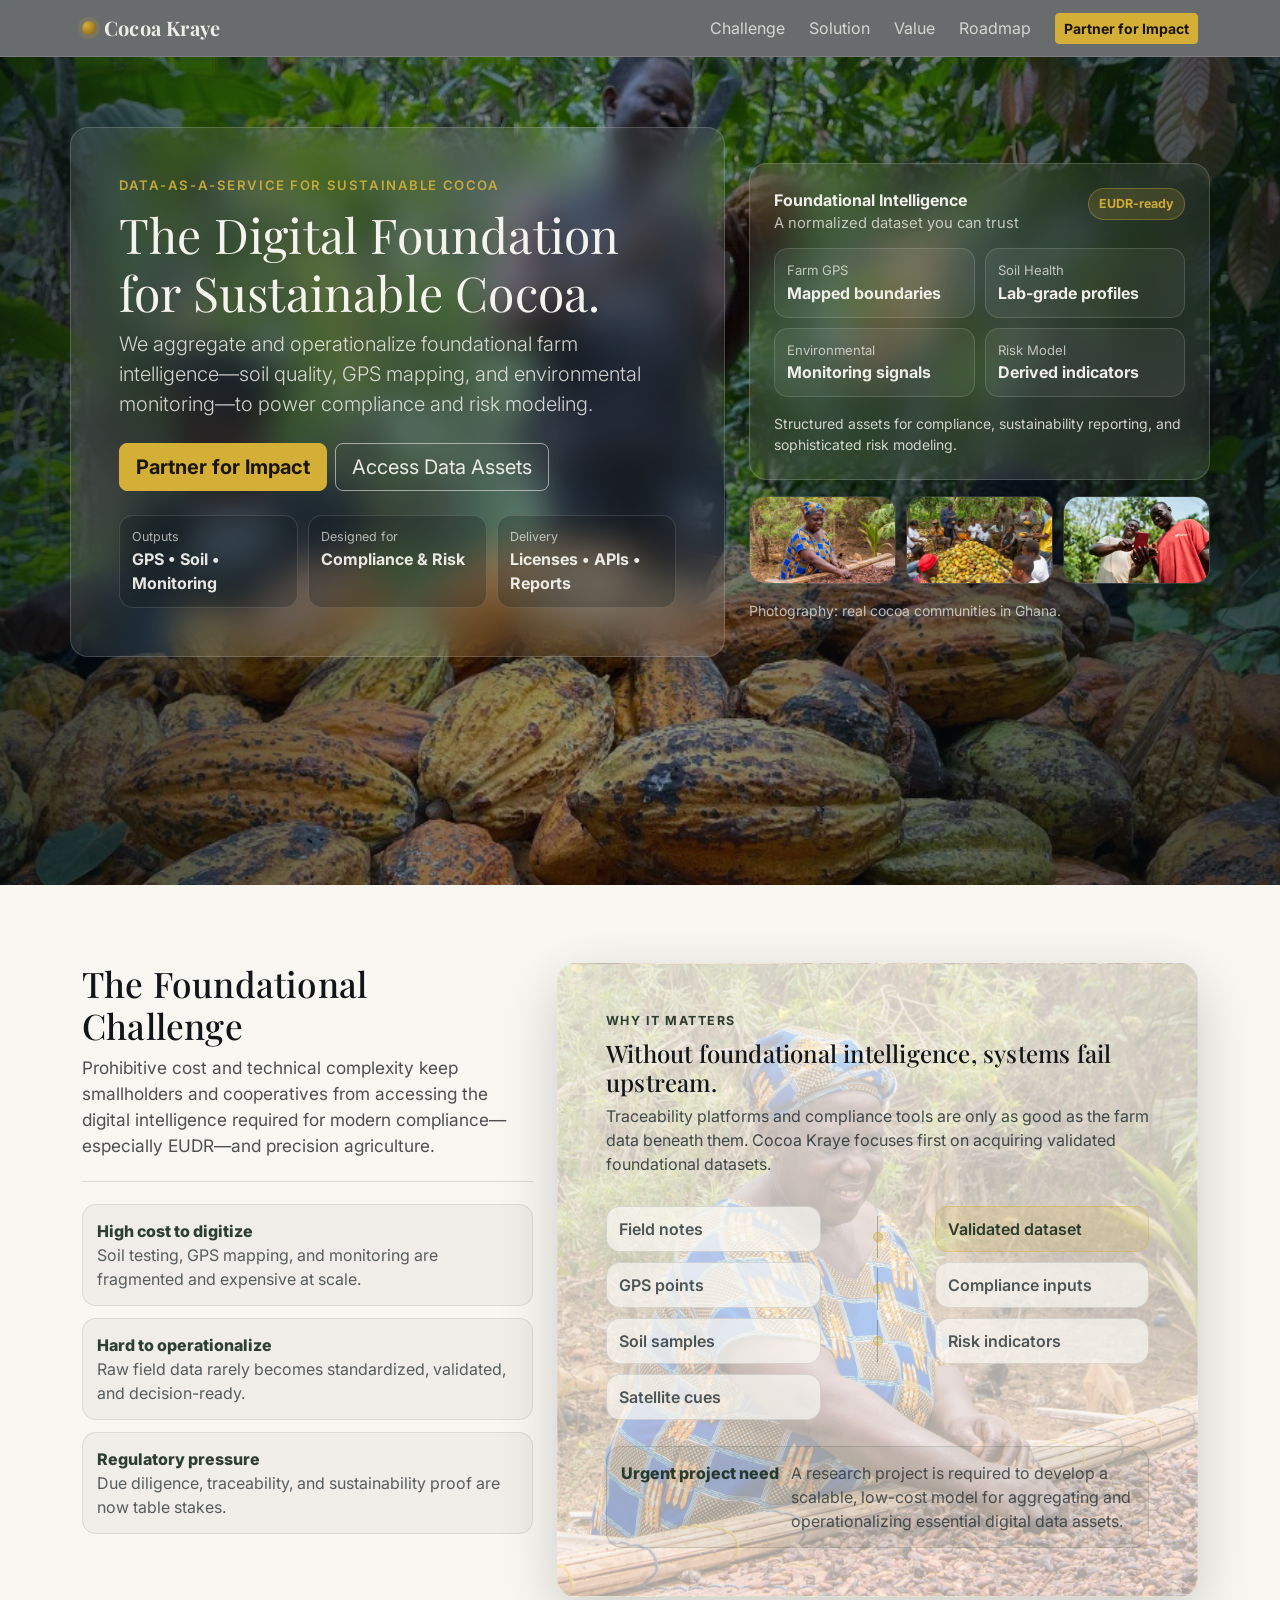
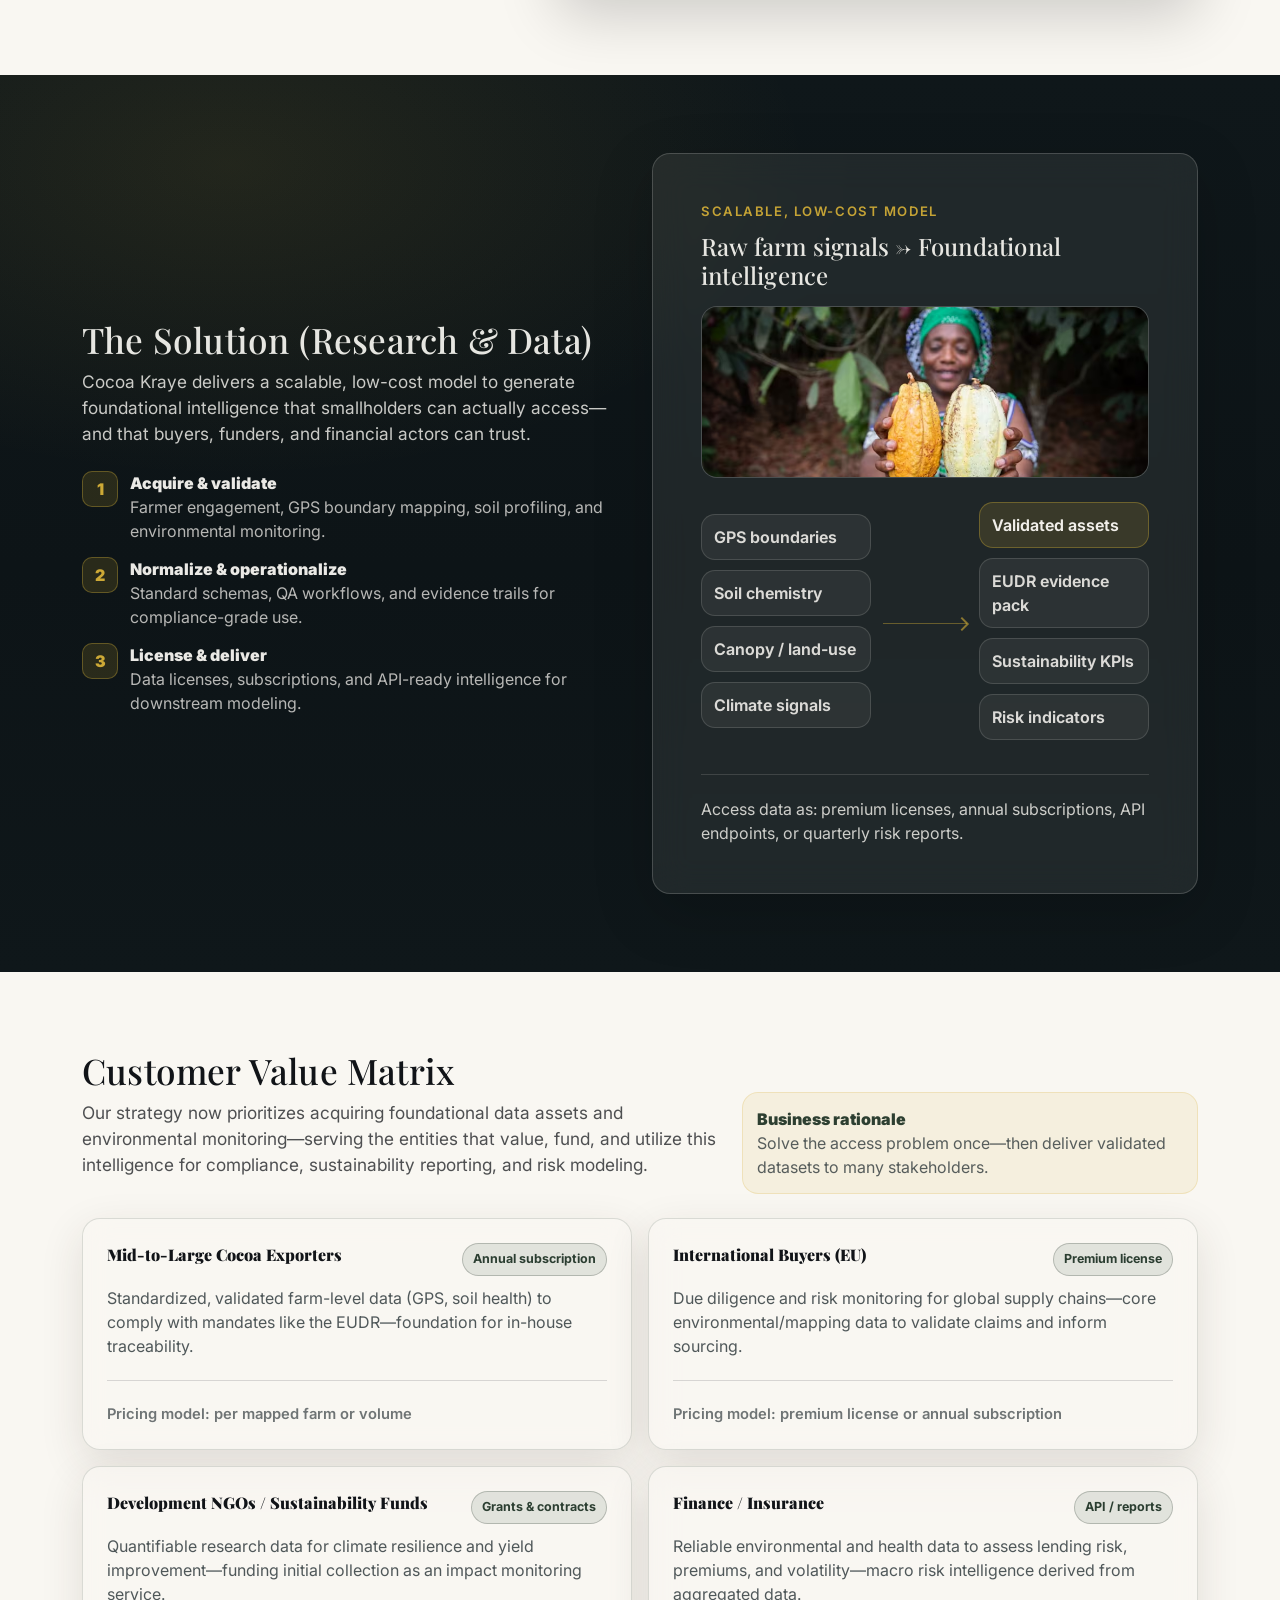
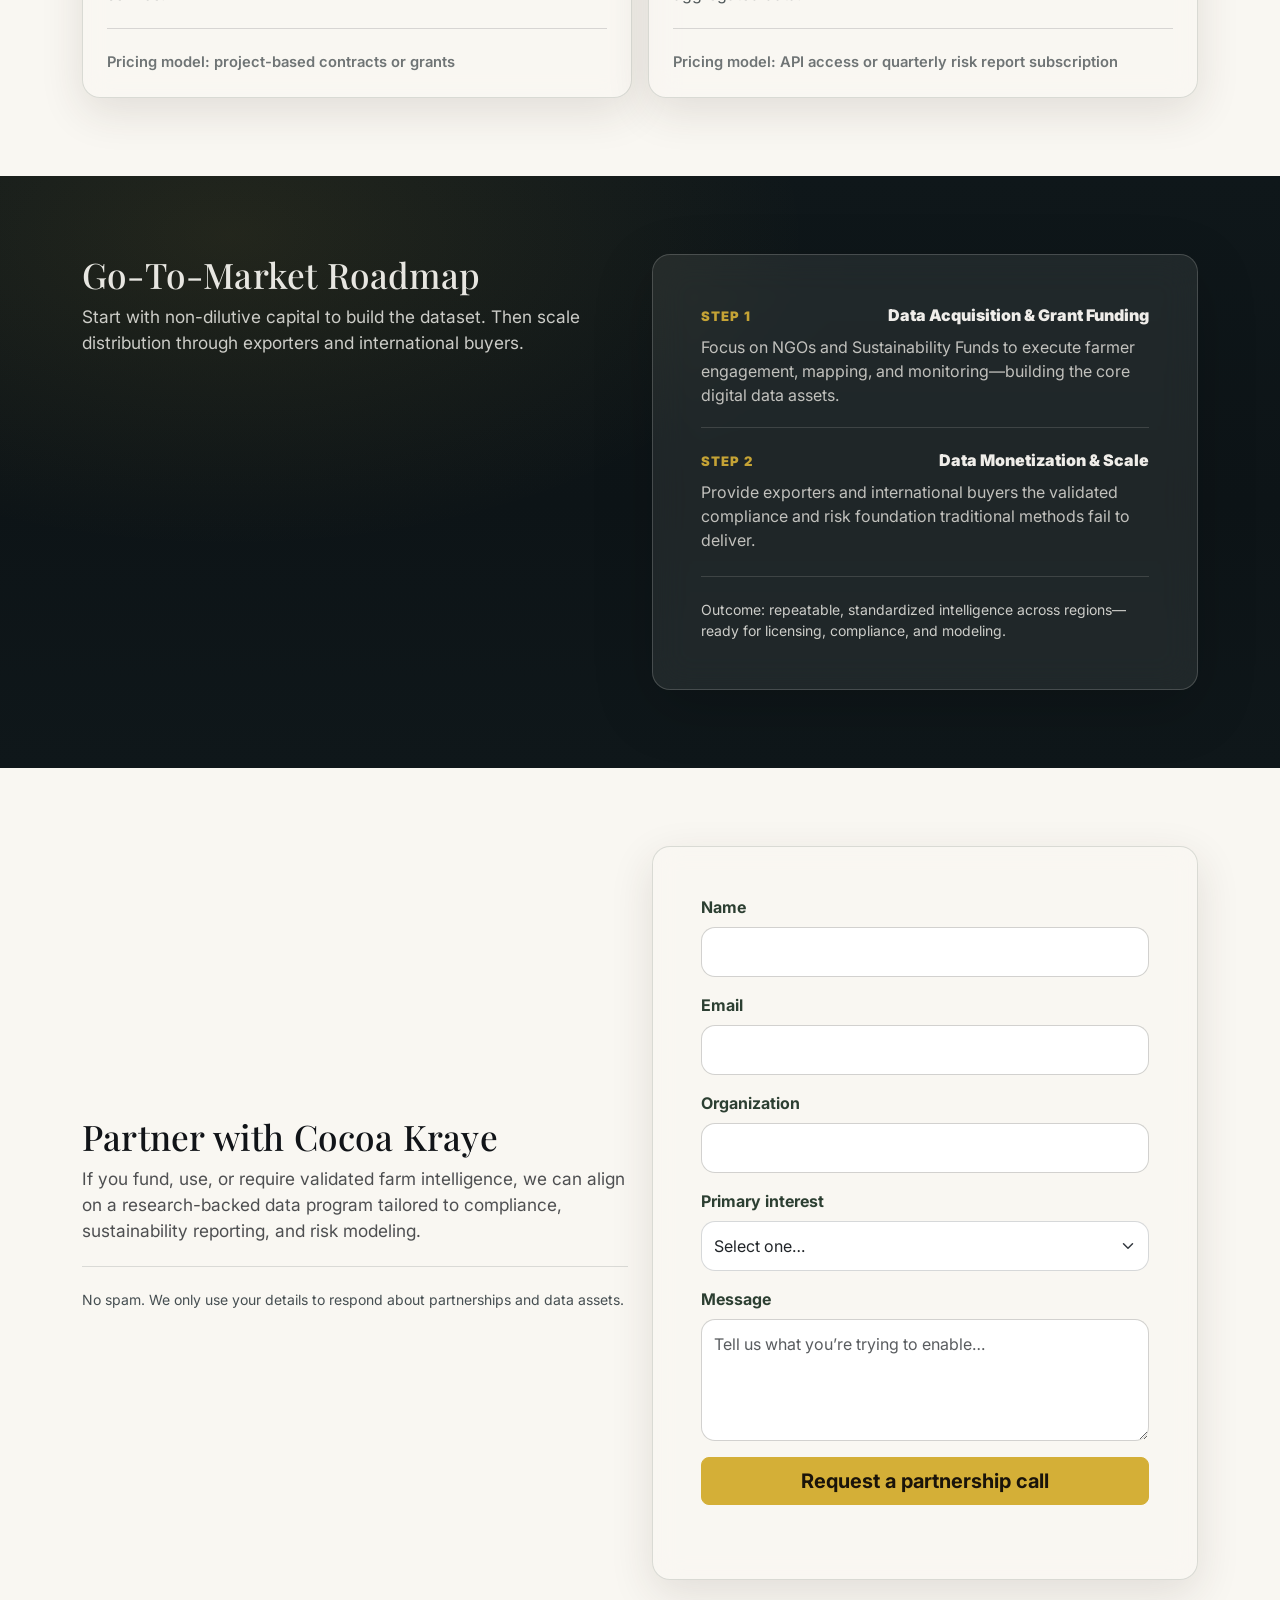
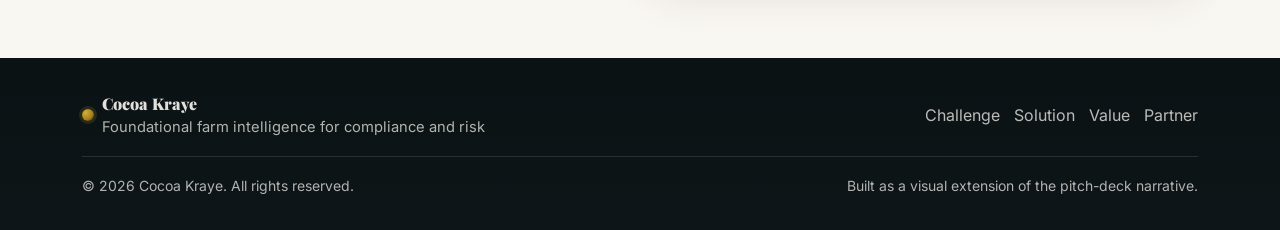
==== index.html @ b4d38a32 "cocoa kraye" ====
<!doctype html>
<html lang="en">
  <head>
    <meta charset="utf-8" />
    <meta name="viewport" content="width=device-width, initial-scale=1" />
    <title>Cocoa Kraye — Data-as-a-Service</title>

    <link rel="preconnect" href="https://fonts.googleapis.com" />
    <link rel="preconnect" href="https://fonts.gstatic.com" crossorigin />
    <link href="https://fonts.googleapis.com/css2?family=Inter:wght@400;500;600&family=Playfair+Display:wght@600;700&display=swap" rel="stylesheet" />

    <link href="https://cdn.jsdelivr.net/npm/bootstrap@5.3.3/dist/css/bootstrap.min.css" rel="stylesheet" integrity="sha384-QWTKZyjpPEjISv5WaRU9OFeRpok6YctnYmDr5pNlyT2bRjXh0JMhjY6hW+ALEwIH" crossorigin="anonymous" />
    <link rel="stylesheet" href="./styles.css" />

    <meta name="description" content="Cocoa Kraye aggregates and operationalizes foundational farm intelligence—soil quality, GPS mapping, and environmental monitoring—to power compliance and risk modeling." />
    <meta name="theme-color" content="#3D2B1F" />
  </head>

  <body>
    <a class="skip-link" href="#main">Skip to content</a>

    <nav class="navbar navbar-expand-lg sticky-top cocoa-nav" aria-label="Primary navigation">
      <div class="container">
        <a class="navbar-brand d-flex align-items-center gap-2" href="#top">
          <span class="brand-mark" aria-hidden="true"></span>
          <span class="brand-name">Cocoa Kraye</span>
        </a>

        <button class="navbar-toggler" type="button" data-bs-toggle="collapse" data-bs-target="#nav" aria-controls="nav" aria-expanded="false" aria-label="Toggle navigation">
          <span class="navbar-toggler-icon"></span>
        </button>

        <div class="collapse navbar-collapse" id="nav">
          <ul class="navbar-nav ms-auto align-items-lg-center gap-lg-2">
            <li class="nav-item"><a class="nav-link" href="#challenge">Challenge</a></li>
            <li class="nav-item"><a class="nav-link" href="#solution">Solution</a></li>
            <li class="nav-item"><a class="nav-link" href="#value">Value</a></li>
            <li class="nav-item"><a class="nav-link" href="#roadmap">Roadmap</a></li>
            <li class="nav-item"><a class="btn btn-sm btn-gold ms-lg-2" href="#partner">Partner for Impact</a></li>
          </ul>
        </div>
      </div>
    </nav>

    <header id="top" class="hero">
      <div class="hero-media" aria-hidden="true"></div>
      <div class="hero-grid" aria-hidden="true"></div>

      <div class="container hero-content">
        <div class="row g-4 align-items-center">
          <div class="col-12 col-lg-7">
            <div class="glass p-4 p-md-5">
              <p class="eyebrow">Data-as-a-Service for sustainable cocoa</p>
              <h1 class="display-5 display-md-4 hero-title">The Digital Foundation for Sustainable Cocoa.</h1>
              <p class="lead hero-lead">
                We aggregate and operationalize foundational farm intelligence—soil quality, GPS mapping, and environmental monitoring—to power compliance and risk modeling.
              </p>

              <div class="d-flex flex-column flex-sm-row gap-2 mt-4">
                <a class="btn btn-gold btn-lg" href="#partner">Partner for Impact</a>
                <a class="btn btn-outline-cream btn-lg" href="#assets">Access Data Assets</a>
              </div>

              <div class="hero-metrics mt-4">
                <div class="metric">
                  <div class="metric-label">Outputs</div>
                  <div class="metric-value">GPS • Soil • Monitoring</div>
                </div>
                <div class="metric">
                  <div class="metric-label">Designed for</div>
                  <div class="metric-value">Compliance & Risk</div>
                </div>
                <div class="metric">
                  <div class="metric-label">Delivery</div>
                  <div class="metric-value">Licenses • APIs • Reports</div>
                </div>
              </div>
            </div>
          </div>

          <div class="col-12 col-lg-5">
            <div class="glass p-4">
              <div class="data-panel">
                <div class="data-panel__header">
                  <div>
                    <div class="data-panel__title">Foundational Intelligence</div>
                    <div class="data-panel__subtitle">A normalized dataset you can trust</div>
                  </div>
                  <span class="pill">EUDR-ready</span>
                </div>

                <div class="data-panel__grid">
                  <div class="data-card">
                    <div class="data-card__k">Farm GPS</div>
                    <div class="data-card__v">Mapped boundaries</div>
                  </div>
                  <div class="data-card">
                    <div class="data-card__k">Soil Health</div>
                    <div class="data-card__v">Lab-grade profiles</div>
                  </div>
                  <div class="data-card">
                    <div class="data-card__k">Environmental</div>
                    <div class="data-card__v">Monitoring signals</div>
                  </div>
                  <div class="data-card">
                    <div class="data-card__k">Risk Model</div>
                    <div class="data-card__v">Derived indicators</div>
                  </div>
                </div>

                <div class="mt-3 small text-cream-80">
                  Structured assets for compliance, sustainability reporting, and sophisticated risk modeling.
                </div>
              </div>
            </div>

            <div class="mt-3 photo-strip" aria-label="Field photography from Ghana">
              <div class="photo-strip__item">
                <img src="./assets/images/Woman-cocoa-farmer-cleaning-cocoa-scaled.webp" class="photo-strip__img" alt="Ghana cocoa farmer cleaning cocoa" loading="lazy" />
              </div>
              <div class="photo-strip__item">
                <img src="./assets/images/67808366.jpg" class="photo-strip__img" alt="Cocoa farming in Ghana" loading="lazy" />
              </div>
              <div class="photo-strip__item">
                <img src="./assets/images/digital%20payments%20-%20sustainable%20cocoa%20farming.jpg.webp" class="photo-strip__img" alt="Digital tools supporting sustainable cocoa farming" loading="lazy" />
              </div>
            </div>

            <div class="mt-3 text-center text-lg-start small text-cream-70">
              Photography: real cocoa communities in Ghana.
            </div>
          </div>
        </div>
      </div>
    </header>

    <main id="main">
      <section id="challenge" class="section section-cream">
        <div class="container">
          <div class="row g-4 align-items-start">
            <div class="col-12 col-lg-5">
              <h2 class="section-title">The Foundational Challenge</h2>
              <p class="section-lead">
                Prohibitive cost and technical complexity keep smallholders and cooperatives from accessing the digital intelligence required for modern compliance—especially EUDR—and precision agriculture.
              </p>
              <div class="thin-rule"></div>
              <div class="key-points">
                <div class="key-point">
                  <div class="key-point__title">High cost to digitize</div>
                  <div class="key-point__body">Soil testing, GPS mapping, and monitoring are fragmented and expensive at scale.</div>
                </div>
                <div class="key-point">
                  <div class="key-point__title">Hard to operationalize</div>
                  <div class="key-point__body">Raw field data rarely becomes standardized, validated, and decision-ready.</div>
                </div>
                <div class="key-point">
                  <div class="key-point__title">Regulatory pressure</div>
                  <div class="key-point__body">Due diligence, traceability, and sustainability proof are now table stakes.</div>
                </div>
              </div>
            </div>

            <div class="col-12 col-lg-7">
              <div class="problem-visual glass p-4 p-md-5">
                <div class="row g-3">
                  <div class="col-12">
                    <p class="eyebrow-dark">Why it matters</p>
                    <h3 class="h4 mb-2">Without foundational intelligence, systems fail upstream.</h3>
                    <p class="mb-0 text-slate-80">
                      Traceability platforms and compliance tools are only as good as the farm data beneath them. Cocoa Kraye focuses first on acquiring validated foundational datasets.
                    </p>
                  </div>

                  <div class="col-12">
                    <div class="node-diagram" role="img" aria-label="Diagram showing fragmented inputs flowing into a standardized intelligence layer">
                      <div class="node-diagram__col">
                        <div class="node">Field notes</div>
                        <div class="node">GPS points</div>
                        <div class="node">Soil samples</div>
                        <div class="node">Satellite cues</div>
                      </div>
                      <div class="node-diagram__mid">
                        <div class="pipe"></div>
                        <div class="pipe"></div>
                        <div class="pipe"></div>
                      </div>
                      <div class="node-diagram__col">
                        <div class="node node--gold">Validated dataset</div>
                        <div class="node">Compliance inputs</div>
                        <div class="node">Risk indicators</div>
                      </div>
                    </div>
                  </div>

                  <div class="col-12">
                    <div class="callout">
                      <div class="callout__badge">Urgent project need</div>
                      <div class="callout__text">
                        A research project is required to develop a scalable, low-cost model for aggregating and operationalizing essential digital data assets.
                      </div>
                    </div>
                  </div>
                </div>
              </div>
            </div>
          </div>
        </div>
      </section>

      <section id="solution" class="section section-slate">
        <div class="container">
          <div class="row g-4 align-items-center">
            <div class="col-12 col-lg-6">
              <h2 class="section-title text-cream">The Solution (Research & Data)</h2>
              <p class="section-lead text-cream-80">
                Cocoa Kraye delivers a scalable, low-cost model to generate foundational intelligence that smallholders can actually access—and that buyers, funders, and financial actors can trust.
              </p>

              <div class="mt-4">
                <div class="step">
                  <div class="step__num">1</div>
                  <div class="step__body">
                    <div class="step__title">Acquire & validate</div>
                    <div class="step__text">Farmer engagement, GPS boundary mapping, soil profiling, and environmental monitoring.</div>
                  </div>
                </div>
                <div class="step">
                  <div class="step__num">2</div>
                  <div class="step__body">
                    <div class="step__title">Normalize & operationalize</div>
                    <div class="step__text">Standard schemas, QA workflows, and evidence trails for compliance-grade use.</div>
                  </div>
                </div>
                <div class="step">
                  <div class="step__num">3</div>
                  <div class="step__body">
                    <div class="step__title">License & deliver</div>
                    <div class="step__text">Data licenses, subscriptions, and API-ready intelligence for downstream modeling.</div>
                  </div>
                </div>
              </div>
            </div>

            <div class="col-12 col-lg-6">
              <div class="glass p-4 p-md-5">
                <p class="eyebrow">Scalable, low-cost model</p>
                <h3 class="h4">Raw farm signals → Foundational intelligence</h3>

                <div class="mt-3 solution-photo" aria-label="Field work and data acquisition in Ghana">
                  <img src="./assets/images/FMYNDGUDNRIRZI4NSJ4LBOOUVM.avif" class="solution-photo__img" alt="Field work supporting cocoa data acquisition" loading="lazy" />
                </div>

                <div class="transform mt-4" role="img" aria-label="Transformation diagram from raw signals to intelligence">
                  <div class="transform__col">
                    <div class="transform__item">GPS boundaries</div>
                    <div class="transform__item">Soil chemistry</div>
                    <div class="transform__item">Canopy / land-use</div>
                    <div class="transform__item">Climate signals</div>
                  </div>

                  <div class="transform__arrow" aria-hidden="true">
                    <div class="arrow-line"></div>
                    <div class="arrow-head"></div>
                  </div>

                  <div class="transform__col">
                    <div class="transform__item transform__item--gold">Validated assets</div>
                    <div class="transform__item">EUDR evidence pack</div>
                    <div class="transform__item">Sustainability KPIs</div>
                    <div class="transform__item">Risk indicators</div>
                  </div>
                </div>

                <div class="thin-rule thin-rule--cream mt-4"></div>
                <p class="mb-0 text-cream-80" id="assets">
                  Access data as: premium licenses, annual subscriptions, API endpoints, or quarterly risk reports.
                </p>
              </div>
            </div>
          </div>
        </div>
      </section>

      <section id="value" class="section section-cream">
        <div class="container">
          <div class="row g-3 align-items-end">
            <div class="col-12 col-lg-7">
              <h2 class="section-title">Customer Value Matrix</h2>
              <p class="section-lead">
                Our strategy now prioritizes acquiring foundational data assets and environmental monitoring—serving the entities that value, fund, and utilize this intelligence for compliance, sustainability reporting, and risk modeling.
              </p>
            </div>
            <div class="col-12 col-lg-5">
              <div class="note">
                <div class="note__title">Business rationale</div>
                <div class="note__body">Solve the access problem once—then deliver validated datasets to many stakeholders.</div>
              </div>
            </div>
          </div>

          <div class="row g-3 mt-2">
            <div class="col-12 col-md-6">
              <div class="value-card glass glass--light p-4 h-100">
                <div class="value-card__top">
                  <div class="value-card__title">Mid-to-Large Cocoa Exporters</div>
                  <span class="pill pill--dark">Annual subscription</span>
                </div>
                <div class="value-card__body">
                  Standardized, validated farm-level data (GPS, soil health) to comply with mandates like the EUDR—foundation for in-house traceability.
                </div>
                <div class="thin-rule thin-rule--dark"></div>
                <div class="value-card__meta">Pricing model: per mapped farm or volume</div>
              </div>
            </div>

            <div class="col-12 col-md-6">
              <div class="value-card glass glass--light p-4 h-100">
                <div class="value-card__top">
                  <div class="value-card__title">International Buyers (EU)</div>
                  <span class="pill pill--dark">Premium license</span>
                </div>
                <div class="value-card__body">
                  Due diligence and risk monitoring for global supply chains—core environmental/mapping data to validate claims and inform sourcing.
                </div>
                <div class="thin-rule thin-rule--dark"></div>
                <div class="value-card__meta">Pricing model: premium license or annual subscription</div>
              </div>
            </div>

            <div class="col-12 col-md-6">
              <div class="value-card glass glass--light p-4 h-100">
                <div class="value-card__top">
                  <div class="value-card__title">Development NGOs / Sustainability Funds</div>
                  <span class="pill pill--dark">Grants & contracts</span>
                </div>
                <div class="value-card__body">
                  Quantifiable research data for climate resilience and yield improvement—funding initial collection as an impact monitoring service.
                </div>
                <div class="thin-rule thin-rule--dark"></div>
                <div class="value-card__meta">Pricing model: project-based contracts or grants</div>
              </div>
            </div>

            <div class="col-12 col-md-6">
              <div class="value-card glass glass--light p-4 h-100">
                <div class="value-card__top">
                  <div class="value-card__title">Finance / Insurance</div>
                  <span class="pill pill--dark">API / reports</span>
                </div>
                <div class="value-card__body">
                  Reliable environmental and health data to assess lending risk, premiums, and volatility—macro risk intelligence derived from aggregated data.
                </div>
                <div class="thin-rule thin-rule--dark"></div>
                <div class="value-card__meta">Pricing model: API access or quarterly risk report subscription</div>
              </div>
            </div>
          </div>
        </div>
      </section>

      <section id="roadmap" class="section section-slate">
        <div class="container">
          <div class="row g-4 align-items-start">
            <div class="col-12 col-lg-6">
              <h2 class="section-title text-cream">Go-To-Market Roadmap</h2>
              <p class="section-lead text-cream-80">
                Start with non-dilutive capital to build the dataset. Then scale distribution through exporters and international buyers.
              </p>
            </div>
            <div class="col-12 col-lg-6">
              <div class="glass p-4 p-md-5">
                <div class="roadmap">
                  <div class="roadmap-item">
                    <div class="roadmap-item__head">
                      <div class="roadmap-item__step">Step 1</div>
                      <div class="roadmap-item__title">Data Acquisition & Grant Funding</div>
                    </div>
                    <div class="roadmap-item__body">
                      Focus on NGOs and Sustainability Funds to execute farmer engagement, mapping, and monitoring—building the core digital data assets.
                    </div>
                  </div>

                  <div class="roadmap-divider" aria-hidden="true"></div>

                  <div class="roadmap-item">
                    <div class="roadmap-item__head">
                      <div class="roadmap-item__step">Step 2</div>
                      <div class="roadmap-item__title">Data Monetization & Scale</div>
                    </div>
                    <div class="roadmap-item__body">
                      Provide exporters and international buyers the validated compliance and risk foundation traditional methods fail to deliver.
                    </div>
                  </div>
                </div>

                <div class="thin-rule thin-rule--cream mt-4"></div>
                <div class="small text-cream-80">
                  Outcome: repeatable, standardized intelligence across regions—ready for licensing, compliance, and modeling.
                </div>
              </div>
            </div>
          </div>
        </div>
      </section>

      <section id="partner" class="section section-cream">
        <div class="container">
          <div class="row g-4 align-items-center">
            <div class="col-12 col-lg-6">
              <h2 class="section-title">Partner with Cocoa Kraye</h2>
              <p class="section-lead">
                If you fund, use, or require validated farm intelligence, we can align on a research-backed data program tailored to compliance, sustainability reporting, and risk modeling.
              </p>
              <div class="thin-rule"></div>
              <div class="small text-slate-80">
                No spam. We only use your details to respond about partnerships and data assets.
              </div>
            </div>

            <div class="col-12 col-lg-6">
              <div class="glass glass--light p-4 p-md-5">
                <form id="leadForm" class="lead-form" novalidate>
                  <div class="row g-3">
                    <div class="col-12">
                      <label class="form-label" for="name">Name</label>
                      <input class="form-control" id="name" name="name" type="text" autocomplete="name" required />
                      <div class="invalid-feedback">Please enter your name.</div>
                    </div>

                    <div class="col-12">
                      <label class="form-label" for="email">Email</label>
                      <input class="form-control" id="email" name="email" type="email" autocomplete="email" required />
                      <div class="invalid-feedback">Please enter a valid email address.</div>
                    </div>

                    <div class="col-12">
                      <label class="form-label" for="org">Organization</label>
                      <input class="form-control" id="org" name="org" type="text" autocomplete="organization" />
                    </div>

                    <div class="col-12">
                      <label class="form-label" for="interest">Primary interest</label>
                      <select class="form-select" id="interest" name="interest" required>
                        <option value="" selected disabled>Select one…</option>
                        <option>Research partnership / grant</option>
                        <option>Compliance datasets (EUDR)</option>
                        <option>Sustainability reporting</option>
                        <option>Risk modeling / finance</option>
                        <option>API / data licensing</option>
                      </select>
                      <div class="invalid-feedback">Please select an option.</div>
                    </div>

                    <div class="col-12">
                      <label class="form-label" for="message">Message</label>
                      <textarea class="form-control" id="message" name="message" rows="4" placeholder="Tell us what you’re trying to enable…"></textarea>
                    </div>

                    <div class="col-12 d-grid">
                      <button class="btn btn-gold btn-lg" type="submit">Request a partnership call</button>
                    </div>

                    <div class="col-12">
                      <div id="formStatus" class="form-status" role="status" aria-live="polite"></div>
                    </div>
                  </div>
                </form>
              </div>
            </div>
          </div>
        </div>
      </section>
    </main>

    <footer class="footer">
      <div class="container">
        <div class="row g-3 align-items-center">
          <div class="col-12 col-lg-7">
            <div class="footer-brand d-flex align-items-center gap-2">
              <span class="brand-mark brand-mark--sm" aria-hidden="true"></span>
              <div>
                <div class="footer-title">Cocoa Kraye</div>
                <div class="footer-subtitle">Foundational farm intelligence for compliance and risk</div>
              </div>
            </div>
          </div>
          <div class="col-12 col-lg-5">
            <div class="footer-links">
              <a href="#challenge">Challenge</a>
              <a href="#solution">Solution</a>
              <a href="#value">Value</a>
              <a href="#partner">Partner</a>
            </div>
          </div>
        </div>

        <div class="footer-rule"></div>
        <div class="d-flex flex-column flex-md-row justify-content-between gap-2 small text-cream-70">
          <div>© <span id="year"></span> Cocoa Kraye. All rights reserved.</div>
          <div>Built as a visual extension of the pitch-deck narrative.</div>
        </div>
      </div>
    </footer>

    <script src="https://cdn.jsdelivr.net/npm/bootstrap@5.3.3/dist/js/bootstrap.bundle.min.js" integrity="sha384-YvpcrYf0tY3lHB60NNkmXc5s9fDVZLESaAA55NDzOxhy9GkcIdslK1eN7N6jIeHz" crossorigin="anonymous"></script>
    <script src="./script.js"></script>
  </body>
</html>
---- styles.css ----
:root{
  --cocoa:#3D2B1F;
  --forest:#1B3022;
  --gold:#D4AF37;
  --cream:#F9F7F2;
  --slate:#1f2a2e;
  --slate2:#0f171a;
  --ink:#111418;

  --radius: 18px;
  --shadow: 0 18px 60px rgba(0,0,0,.18);
  --glass: rgba(249, 247, 242, .08);
  --glass-border: rgba(249, 247, 242, .18);
}

html{
  scroll-behavior:smooth;
}

body{
  font-family: Inter, system-ui, -apple-system, Segoe UI, Roboto, Arial, sans-serif;
  color: var(--ink);
  background: var(--cream);
}

h1,h2,h3,.brand-name{
  font-family: "Playfair Display", Georgia, "Times New Roman", serif;
  letter-spacing: .2px;
}

.skip-link{
  position:absolute;
  left:-999px;
  top:0;
  z-index:9999;
  background: var(--gold);
  color:#1a140a;
  padding:10px 14px;
  border-radius: 10px;
  text-decoration:none;
}
.skip-link:focus{ left:10px; top:10px; }

/* Navbar */
.cocoa-nav{
  background: rgba(15, 23, 26, .62);
  backdrop-filter: blur(14px);
  border-bottom: 1px solid rgba(249,247,242,.12);
}
.cocoa-nav .navbar-brand,
.cocoa-nav .nav-link{
  color: rgba(249,247,242,.92);
}
.cocoa-nav .nav-link{ opacity:.82; }
.cocoa-nav .nav-link:hover{ opacity:1; }
.cocoa-nav .nav-link.active{ opacity:1; color: var(--gold); }

.brand-mark{
  width: 14px;
  height: 14px;
  border-radius: 50%;
  background: radial-gradient(circle at 30% 30%, var(--gold), #a57d1d 60%, rgba(0,0,0,.15) 100%);
  box-shadow: 0 0 0 4px rgba(212,175,55,.14);
}
.brand-mark--sm{ width: 12px; height: 12px; box-shadow: 0 0 0 3px rgba(212,175,55,.14); }
.brand-name{ font-weight:700; }

.btn-gold{
  background: var(--gold);
  border-color: var(--gold);
  color: #1a140a;
  font-weight: 700;
}
.btn-gold:hover{
  background: #caa631;
  border-color: #caa631;
  color:#1a140a;
}

.btn-outline-cream{
  border: 1px solid rgba(249,247,242,.55);
  color: rgba(249,247,242,.92);
}
.btn-outline-cream:hover{
  background: rgba(249,247,242,.12);
  color: rgba(249,247,242,1);
  border-color: rgba(249,247,242,.8);
}

/* Hero */
.hero{
  position: relative;
  min-height: 92vh;
  display:flex;
  align-items: stretch;
  overflow:hidden;
  background: radial-gradient(1200px 700px at 12% 20%, rgba(212,175,55,.16), transparent 60%),
              radial-gradient(900px 520px at 80% 30%, rgba(27,48,34,.55), transparent 55%),
              linear-gradient(180deg, #0b1214, #101a1d 65%, #0b1214);
}

.hero-media{
  position:absolute;
  inset:0;
  background-image:
    linear-gradient(90deg, rgba(11,18,20,.78), rgba(11,18,20,.40) 45%, rgba(11,18,20,.78)),
    url("./assets/images/7BGVN6XR6VIDTDBF6ZHZ265UQ4.jpg");
  background-size: cover;
  background-position: center 30%;
  filter: saturate(1.04) contrast(1.05);
  transform: scale(1.02);
}

.hero-grid{
  position:absolute;
  inset:-40px;
  background-image:
    linear-gradient(rgba(212,175,55,.16) 1px, transparent 1px),
    linear-gradient(90deg, rgba(212,175,55,.10) 1px, transparent 1px);
  background-size: 46px 46px;
  opacity: .22;
  mask-image: radial-gradient(circle at 40% 20%, rgba(0,0,0,1), rgba(0,0,0,.2) 55%, transparent 72%);
}

.hero-content{
  position: relative;
  z-index: 1;
  padding: 70px 0 56px;
}

.hero-title{ color: rgba(249,247,242,.98); }
.hero-lead{ color: rgba(249,247,242,.82); }

.eyebrow{
  color: rgba(212,175,55,.92);
  letter-spacing: .12em;
  text-transform: uppercase;
  font-weight: 600;
  font-size: .82rem;
  margin-bottom: .65rem;
}
.eyebrow-dark{
  color: rgba(27,48,34,.92);
  letter-spacing: .12em;
  text-transform: uppercase;
  font-weight: 700;
  font-size: .78rem;
  margin-bottom: .5rem;
}

.glass{
  border-radius: var(--radius);
  border: 1px solid var(--glass-border);
  background: var(--glass);
  box-shadow: var(--shadow);
  backdrop-filter: blur(18px);
}

.glass--light{
  background: rgba(249, 247, 242, .68);
  border: 1px solid rgba(27,48,34,.14);
  backdrop-filter: blur(14px);
  box-shadow: 0 14px 44px rgba(61,43,31,.12);
}

.text-cream-80{ color: rgba(249,247,242,.80) !important; }
.text-cream-70{ color: rgba(249,247,242,.70) !important; }
.text-slate-80{ color: rgba(31,42,46,.82) !important; }

.hero-metrics{
  display:grid;
  grid-template-columns: repeat(3, minmax(0, 1fr));
  gap: 10px;
}
@media (max-width: 575.98px){
  .hero-metrics{ grid-template-columns: 1fr; }
}
.metric{
  border-radius: 14px;
  padding: 12px 12px;
  border: 1px solid rgba(249,247,242,.14);
  background: rgba(15,23,26,.25);
}
.metric-label{ font-size:.78rem; color: rgba(249,247,242,.68); }
.metric-value{ font-weight: 700; color: rgba(249,247,242,.92); }

.data-panel__header{
  display:flex;
  align-items:flex-start;
  justify-content:space-between;
  gap:12px;
}
.data-panel__title{ color: rgba(249,247,242,.96); font-weight:700; }
.data-panel__subtitle{ color: rgba(249,247,242,.72); font-size:.92rem; }

.pill{
  display:inline-flex;
  align-items:center;
  justify-content:center;
  padding: 6px 10px;
  border-radius: 999px;
  background: rgba(212,175,55,.16);
  border: 1px solid rgba(212,175,55,.34);
  color: rgba(212,175,55,.96);
  font-weight: 700;
  font-size: .78rem;
  white-space: nowrap;
}
.pill--dark{
  background: rgba(27,48,34,.10);
  border: 1px solid rgba(27,48,34,.24);
  color: rgba(27,48,34,.92);
}

.data-panel__grid{
  display:grid;
  grid-template-columns: repeat(2, minmax(0, 1fr));
  gap: 10px;
  margin-top: 14px;
}
.data-card{
  border-radius: 14px;
  padding: 12px 12px;
  background: rgba(249,247,242,.06);
  border: 1px solid rgba(249,247,242,.14);
}
.data-card__k{ color: rgba(249,247,242,.70); font-size:.82rem; }
.data-card__v{ color: rgba(249,247,242,.95); font-weight: 700; }

/* Hero photo strip */
.photo-strip{
  display:grid;
  grid-template-columns: repeat(3, minmax(0, 1fr));
  gap: 10px;
}
@media (max-width: 575.98px){
  .photo-strip{ grid-template-columns: 1fr; }
}

.photo-strip__item{
  border-radius: 16px;
  overflow:hidden;
  border: 1px solid rgba(249,247,242,.14);
  background: rgba(15,23,26,.22);
  box-shadow: 0 14px 40px rgba(0,0,0,.22);
}

.photo-strip__img{
  width:100%;
  height: 94px;
  object-fit: cover;
  display:block;
  filter: saturate(1.02) contrast(1.02);
}
@media (min-width: 992px){
  .photo-strip__img{ height: 86px; }
}

/* Sections */
.section{ padding: 78px 0; }
.section-title{ font-size: clamp(1.6rem, 2.8vw, 2.2rem); }
.section-lead{ font-size: 1.08rem; color: rgba(17,20,24,.74); }

.section-cream{ background: var(--cream); }
.section-slate{
  background: radial-gradient(1000px 540px at 18% 10%, rgba(212,175,55,.10), transparent 58%),
              linear-gradient(180deg, #0f171a, #0d1417 55%, #0f171a);
  color: rgba(249,247,242,.92);
}

.thin-rule{
  height: 1px;
  width: 100%;
  background: rgba(31,42,46,.14);
  margin: 22px 0;
}
.thin-rule--cream{ background: rgba(249,247,242,.14); }
.thin-rule--dark{ background: rgba(31,42,46,.16); }

.key-points{ display:grid; gap: 12px; }
.key-point{
  border-radius: 14px;
  padding: 14px 14px;
  border: 1px solid rgba(31,42,46,.10);
  background: rgba(61,43,31,.04);
}
.key-point__title{ font-weight: 800; color: rgba(27,48,34,.92); }
.key-point__body{ color: rgba(31,42,46,.74); }

.problem-visual{
  background-image:
    linear-gradient(180deg, rgba(249,247,242,.78), rgba(249,247,242,.64)),
    url("./assets/images/Woman-cocoa-farmer-cleaning-cocoa-scaled.webp");
  background-size: cover;
  background-position: center;
}

.node-diagram{
  display:grid;
  grid-template-columns: 1fr 86px 1fr;
  gap: 14px;
  margin-top: 14px;
}
@media (max-width: 575.98px){
  .node-diagram{ grid-template-columns: 1fr; }
  .node-diagram__mid{ display:none; }
}

.node{
  padding: 10px 12px;
  border-radius: 14px;
  background: rgba(249,247,242,.72);
  border: 1px solid rgba(31,42,46,.12);
  color: rgba(31,42,46,.78);
  font-weight: 600;
  margin-bottom: 10px;
}
.node--gold{
  background: rgba(212,175,55,.18);
  border-color: rgba(212,175,55,.40);
  color: rgba(27,48,34,.92);
}

.pipe{
  height: 42px;
  border-left: 1px solid rgba(31,42,46,.30);
  border-right: 1px solid transparent;
  margin: 10px auto;
  width: 1px;
  position: relative;
}
.pipe::after{
  content:"";
  position:absolute;
  left:50%;
  top:50%;
  transform: translate(-50%, -50%);
  width: 10px;
  height: 10px;
  border-radius: 50%;
  background: rgba(212,175,55,.34);
  border: 1px solid rgba(212,175,55,.6);
}

.callout{
  display:flex;
  gap:12px;
  align-items:flex-start;
  border-radius: 16px;
  padding: 14px 14px;
  background: rgba(27,48,34,.06);
  border: 1px solid rgba(27,48,34,.14);
}
.callout__badge{
  white-space: nowrap;
  font-weight: 800;
  color: rgba(27,48,34,.92);
}
.callout__text{ color: rgba(31,42,46,.76); }

/* Slate steps */
.step{ display:flex; gap: 12px; align-items:flex-start; margin-bottom: 14px; }
.step__num{
  width: 36px;
  height: 36px;
  flex: 0 0 auto;
  border-radius: 10px;
  background: rgba(212,175,55,.14);
  border: 1px solid rgba(212,175,55,.34);
  color: rgba(212,175,55,.96);
  font-weight: 900;
  display:flex;
  align-items:center;
  justify-content:center;
}
.step__title{ font-weight: 900; color: rgba(249,247,242,.94); }
.step__text{ color: rgba(249,247,242,.72); }

.solution-photo{
  border-radius: 16px;
  overflow:hidden;
  border: 1px solid rgba(249,247,242,.14);
  background: rgba(249,247,242,.06);
}

.solution-photo__img{
  width: 100%;
  height: 160px;
  object-fit: cover;
  display:block;
}
@media (min-width: 992px){
  .solution-photo__img{ height: 170px; }
}

.transform{
  display:grid;
  grid-template-columns: 1fr 84px 1fr;
  align-items:center;
  gap: 12px;
}
@media (max-width: 767.98px){
  .transform{ grid-template-columns: 1fr; }
  .transform__arrow{ display:none; }
}
.transform__item{
  padding: 10px 12px;
  border-radius: 14px;
  border: 1px solid rgba(249,247,242,.14);
  background: rgba(249,247,242,.06);
  color: rgba(249,247,242,.86);
  margin-bottom: 10px;
  font-weight: 650;
}
.transform__item--gold{
  border-color: rgba(212,175,55,.34);
  background: rgba(212,175,55,.14);
  color: rgba(249,247,242,.96);
}
.arrow-line{
  height: 1px;
  background: rgba(212,175,55,.40);
  position: relative;
}
.arrow-head{
  width: 10px;
  height: 10px;
  border-right: 2px solid rgba(212,175,55,.60);
  border-top: 2px solid rgba(212,175,55,.60);
  transform: rotate(45deg);
  margin-left: auto;
  margin-top: -5px;
}

/* Value */
.note{
  border-radius: 16px;
  padding: 14px 14px;
  background: rgba(212,175,55,.10);
  border: 1px solid rgba(212,175,55,.22);
}
.note__title{ font-weight: 900; color: rgba(27,48,34,.92); }
.note__body{ color: rgba(31,42,46,.74); }

.value-card__top{ display:flex; gap:10px; align-items:flex-start; justify-content:space-between; }
.value-card__title{ font-weight: 900; font-family: "Playfair Display", Georgia, serif; }
.value-card__body{ color: rgba(31,42,46,.78); margin-top: 10px; }
.value-card__meta{ color: rgba(31,42,46,.64); font-weight: 600; font-size: .92rem; }

/* Roadmap */
.roadmap-item__head{ display:flex; flex-wrap: wrap; gap: 10px; align-items: baseline; justify-content: space-between; }
.roadmap-item__step{ font-weight: 900; color: rgba(212,175,55,.92); letter-spacing: .08em; text-transform: uppercase; font-size: .82rem; }
.roadmap-item__title{ font-weight: 900; color: rgba(249,247,242,.96); }
.roadmap-item__body{ color: rgba(249,247,242,.74); margin-top: 8px; }
.roadmap-divider{ height: 1px; background: rgba(249,247,242,.14); margin: 20px 0; }

/* Forms */
.form-label{ font-weight: 700; color: rgba(27,48,34,.92); }
.form-control, .form-select{
  border-radius: 14px;
  border: 1px solid rgba(31,42,46,.18);
  padding: 12px 12px;
}
.form-control:focus, .form-select:focus{
  border-color: rgba(212,175,55,.60);
  box-shadow: 0 0 0 .25rem rgba(212,175,55,.18);
}
.form-status{ margin-top: 10px; color: rgba(27,48,34,.86); font-weight: 650; }

/* Footer */
.footer{
  padding: 34px 0;
  background: linear-gradient(180deg, #0b1214, #0d1518);
  color: rgba(249,247,242,.90);
}
.footer-title{ font-weight: 900; font-family: "Playfair Display", Georgia, serif; }
.footer-subtitle{ color: rgba(249,247,242,.70); font-size: .92rem; }
.footer-links{
  display:flex;
  gap: 14px;
  justify-content: flex-start;
  flex-wrap: wrap;
}
@media (min-width: 992px){
  .footer-links{ justify-content: flex-end; }
}
.footer-links a{ color: rgba(249,247,242,.74); text-decoration: none; }
.footer-links a:hover{ color: rgba(212,175,55,.92); }
.footer-rule{ height: 1px; background: rgba(249,247,242,.12); margin: 18px 0; }

/* Bootstrap overrides */
.navbar-toggler{ border-color: rgba(249,247,242,.20); }
.navbar-toggler:focus{ box-shadow: 0 0 0 .2rem rgba(212,175,55,.16); }
.navbar-toggler-icon{
  background-image: url("data:image/svg+xml,%3csvg xmlns='http://www.w3.org/2000/svg' viewBox='0 0 30 30'%3e%3cpath stroke='rgba%28249,247,242,.9%29' stroke-linecap='round' stroke-miterlimit='10' stroke-width='2' d='M4 7h22M4 15h22M4 23h22'/%3e%3c/svg%3e");
}
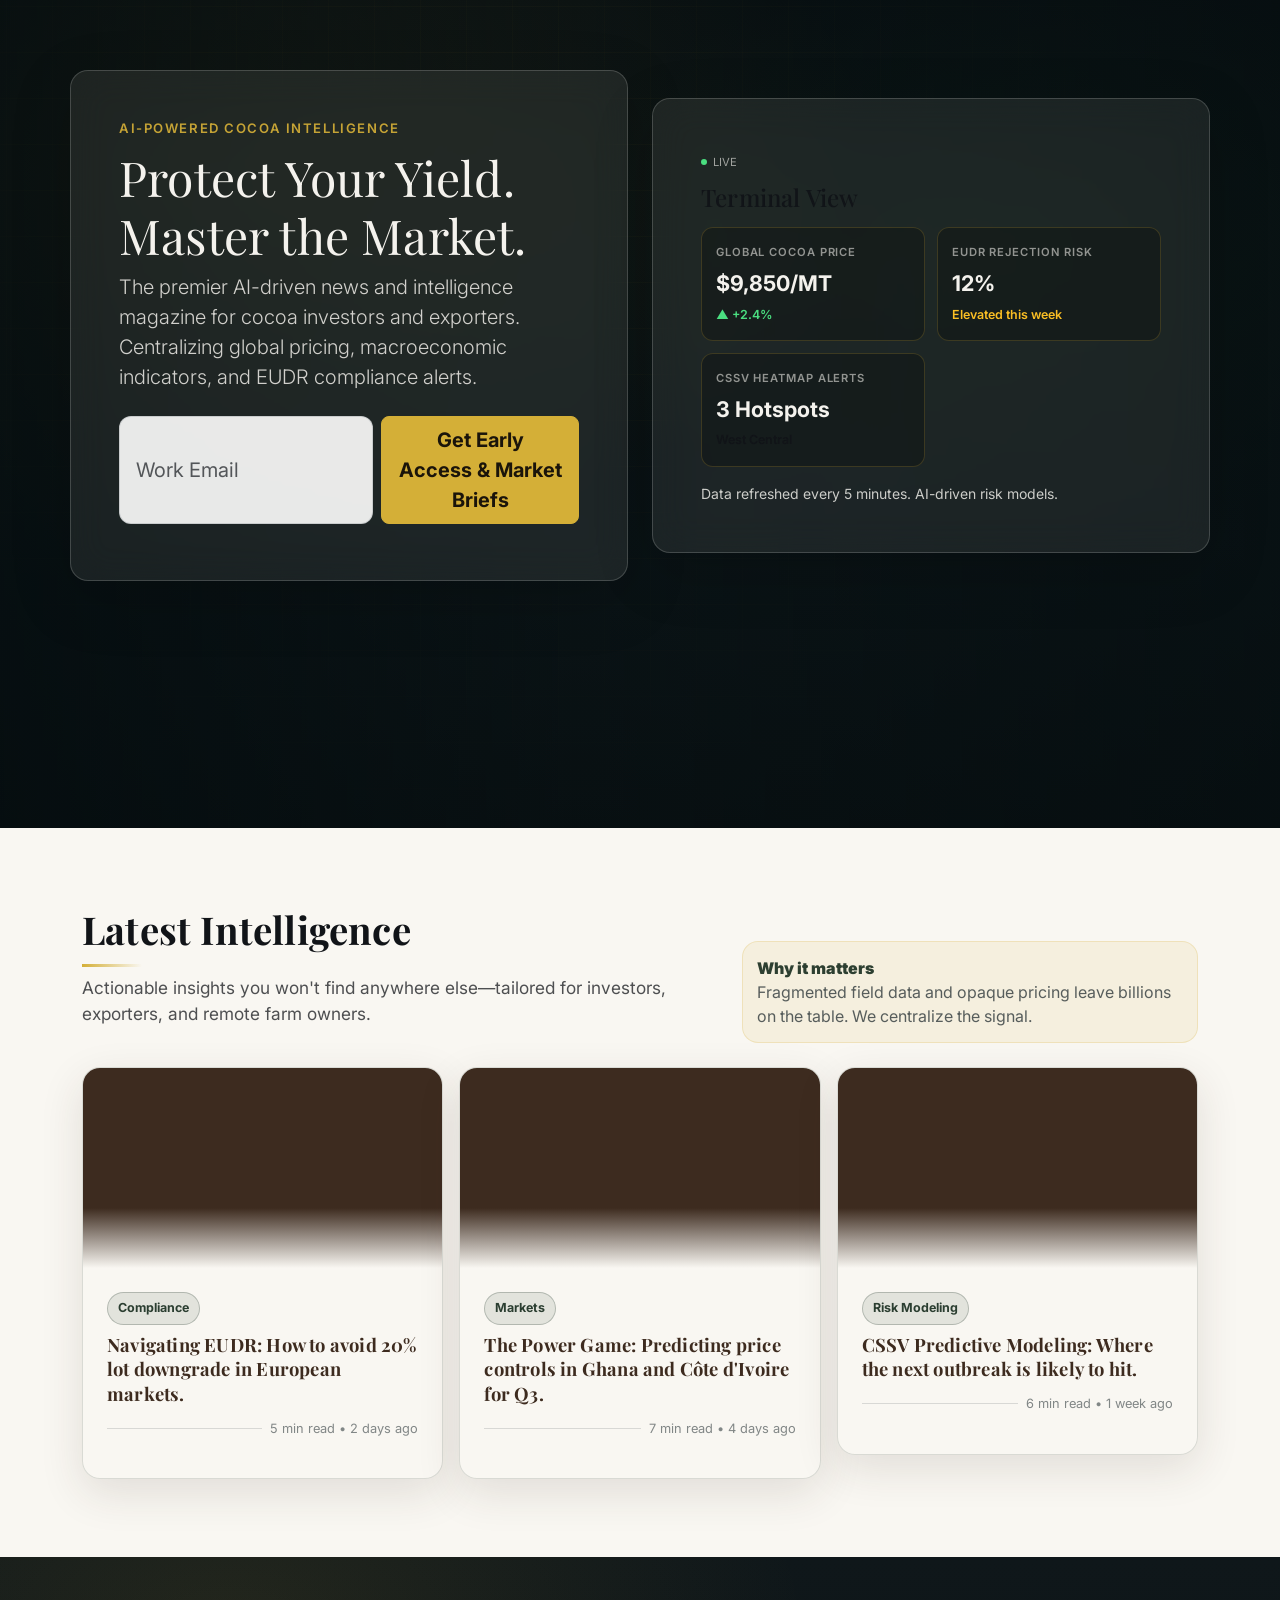
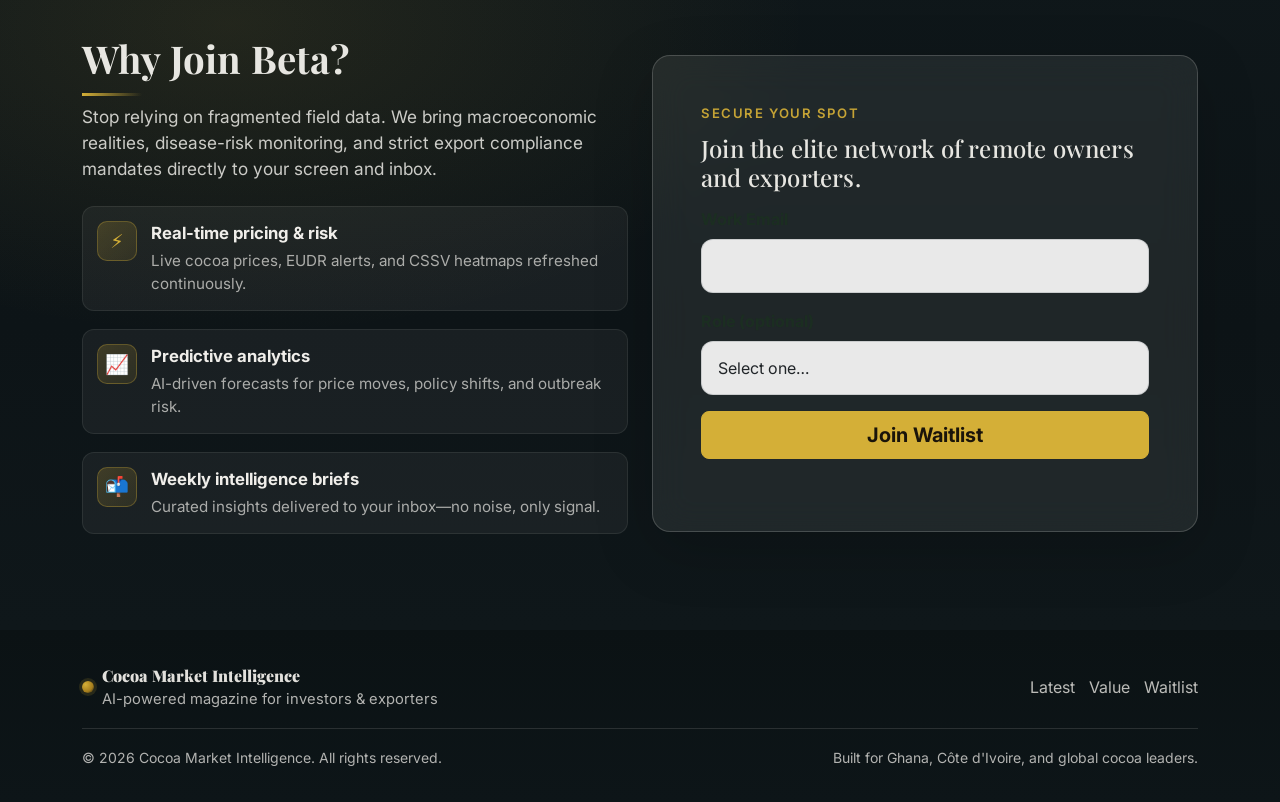
==== commit e0376648: "cocoa kraye" ====
--- a/index.html
+++ b/index.html
@@ -3,131 +3,72 @@
   <head>
     <meta charset="utf-8" />
     <meta name="viewport" content="width=device-width, initial-scale=1" />
-    <title>Cocoa Kraye — Data-as-a-Service</title>
+    <title>Cocoa Market Intelligence — AI-Powered Magazine for Investors & Exporters</title>
 
     <link rel="preconnect" href="https://fonts.googleapis.com" />
     <link rel="preconnect" href="https://fonts.gstatic.com" crossorigin />
-    <link href="https://fonts.googleapis.com/css2?family=Inter:wght@400;500;600&family=Playfair+Display:wght@600;700&display=swap" rel="stylesheet" />
+    <link href="https://fonts.googleapis.com/css2?family=Playfair+Display:wght@600;700;900&family=Inter:wght@400;500;600;700&display=swap" rel="stylesheet" />
 
     <link href="https://cdn.jsdelivr.net/npm/bootstrap@5.3.3/dist/css/bootstrap.min.css" rel="stylesheet" integrity="sha384-QWTKZyjpPEjISv5WaRU9OFeRpok6YctnYmDr5pNlyT2bRjXh0JMhjY6hW+ALEwIH" crossorigin="anonymous" />
     <link rel="stylesheet" href="./styles.css" />
 
-    <meta name="description" content="Cocoa Kraye aggregates and operationalizes foundational farm intelligence—soil quality, GPS mapping, and environmental monitoring—to power compliance and risk modeling." />
+    <meta name="description" content="AI-driven cocoa market intelligence magazine for investors and exporters. Centralize global pricing, macro indicators, and EUDR compliance alerts." />
     <meta name="theme-color" content="#3D2B1F" />
   </head>
 
   <body>
     <a class="skip-link" href="#main">Skip to content</a>
 
-    <nav class="navbar navbar-expand-lg sticky-top cocoa-nav" aria-label="Primary navigation">
-      <div class="container">
-        <a class="navbar-brand d-flex align-items-center gap-2" href="#top">
-          <span class="brand-mark" aria-hidden="true"></span>
-          <span class="brand-name">Cocoa Kraye</span>
-        </a>
-
-        <button class="navbar-toggler" type="button" data-bs-toggle="collapse" data-bs-target="#nav" aria-controls="nav" aria-expanded="false" aria-label="Toggle navigation">
-          <span class="navbar-toggler-icon"></span>
-        </button>
-
-        <div class="collapse navbar-collapse" id="nav">
-          <ul class="navbar-nav ms-auto align-items-lg-center gap-lg-2">
-            <li class="nav-item"><a class="nav-link" href="#challenge">Challenge</a></li>
-            <li class="nav-item"><a class="nav-link" href="#solution">Solution</a></li>
-            <li class="nav-item"><a class="nav-link" href="#value">Value</a></li>
-            <li class="nav-item"><a class="nav-link" href="#roadmap">Roadmap</a></li>
-            <li class="nav-item"><a class="btn btn-sm btn-gold ms-lg-2" href="#partner">Partner for Impact</a></li>
-          </ul>
-        </div>
-      </div>
-    </nav>
-
-    <header id="top" class="hero">
+    <header class="hero">
       <div class="hero-media" aria-hidden="true"></div>
       <div class="hero-grid" aria-hidden="true"></div>
 
       <div class="container hero-content">
         <div class="row g-4 align-items-center">
-          <div class="col-12 col-lg-7">
+          <div class="col-12 col-lg-6">
             <div class="glass p-4 p-md-5">
-              <p class="eyebrow">Data-as-a-Service for sustainable cocoa</p>
-              <h1 class="display-5 display-md-4 hero-title">The Digital Foundation for Sustainable Cocoa.</h1>
+              <p class="eyebrow">AI-Powered Cocoa Intelligence</p>
+              <h1 class="display-5 display-md-4 hero-title">Protect Your Yield. Master the Market.</h1>
               <p class="lead hero-lead">
-                We aggregate and operationalize foundational farm intelligence—soil quality, GPS mapping, and environmental monitoring—to power compliance and risk modeling.
+                The premier AI-driven news and intelligence magazine for cocoa investors and exporters. Centralizing global pricing, macroeconomic indicators, and EUDR compliance alerts.
               </p>
 
-              <div class="d-flex flex-column flex-sm-row gap-2 mt-4">
-                <a class="btn btn-gold btn-lg" href="#partner">Partner for Impact</a>
-                <a class="btn btn-outline-cream btn-lg" href="#assets">Access Data Assets</a>
-              </div>
-
-              <div class="hero-metrics mt-4">
-                <div class="metric">
-                  <div class="metric-label">Outputs</div>
-                  <div class="metric-value">GPS • Soil • Monitoring</div>
-                </div>
-                <div class="metric">
-                  <div class="metric-label">Designed for</div>
-                  <div class="metric-value">Compliance & Risk</div>
-                </div>
-                <div class="metric">
-                  <div class="metric-label">Delivery</div>
-                  <div class="metric-value">Licenses • APIs • Reports</div>
-                </div>
-              </div>
-            </div>
-          </div>
-
-          <div class="col-12 col-lg-5">
-            <div class="glass p-4">
-              <div class="data-panel">
-                <div class="data-panel__header">
-                  <div>
-                    <div class="data-panel__title">Foundational Intelligence</div>
-                    <div class="data-panel__subtitle">A normalized dataset you can trust</div>
-                  </div>
-                  <span class="pill">EUDR-ready</span>
-                </div>
-
-                <div class="data-panel__grid">
-                  <div class="data-card">
-                    <div class="data-card__k">Farm GPS</div>
-                    <div class="data-card__v">Mapped boundaries</div>
-                  </div>
-                  <div class="data-card">
-                    <div class="data-card__k">Soil Health</div>
-                    <div class="data-card__v">Lab-grade profiles</div>
-                  </div>
-                  <div class="data-card">
-                    <div class="data-card__k">Environmental</div>
-                    <div class="data-card__v">Monitoring signals</div>
-                  </div>
-                  <div class="data-card">
-                    <div class="data-card__k">Risk Model</div>
-                    <div class="data-card__v">Derived indicators</div>
-                  </div>
-                </div>
-
-                <div class="mt-3 small text-cream-80">
-                  Structured assets for compliance, sustainability reporting, and sophisticated risk modeling.
-                </div>
-              </div>
-            </div>
-
-            <div class="mt-3 photo-strip" aria-label="Field photography from Ghana">
-              <div class="photo-strip__item">
-                <img src="./assets/images/Woman-cocoa-farmer-cleaning-cocoa-scaled.webp" class="photo-strip__img" alt="Ghana cocoa farmer cleaning cocoa" loading="lazy" />
-              </div>
-              <div class="photo-strip__item">
-                <img src="./assets/images/67808366.jpg" class="photo-strip__img" alt="Cocoa farming in Ghana" loading="lazy" />
-              </div>
-              <div class="photo-strip__item">
-                <img src="./assets/images/digital%20payments%20-%20sustainable%20cocoa%20farming.jpg.webp" class="photo-strip__img" alt="Digital tools supporting sustainable cocoa farming" loading="lazy" />
-              </div>
-            </div>
-
-            <div class="mt-3 text-center text-lg-start small text-cream-70">
-              Photography: real cocoa communities in Ghana.
+              <form id="heroWaitlist" class="waitlist-form mt-4" novalidate>
+                <div class="d-flex flex-column flex-sm-row gap-2">
+                  <input class="form-control form-control-lg" type="email" placeholder="Work Email" required />
+                  <button class="btn btn-gold btn-lg" type="submit">Get Early Access & Market Briefs</button>
+                </div>
+                <div id="heroFormStatus" class="form-status mt-2"></div>
+              </form>
+            </div>
+          </div>
+
+          <div class="col-12 col-lg-6">
+            <div class="glass p-4 p-md-5">
+              <div class="live-indicator">LIVE</div>
+              <h3 class="h4 mb-3">Terminal View</h3>
+
+              <div class="ticker-grid">
+                <div class="ticker-card">
+                  <div class="ticker-label">Global Cocoa Price</div>
+                  <div class="ticker-value">$9,850/MT</div>
+                  <div class="ticker-delta ticker-up">▲ +2.4%</div>
+                </div>
+                <div class="ticker-card">
+                  <div class="ticker-label">EUDR Rejection Risk</div>
+                  <div class="ticker-value">12%</div>
+                  <div class="ticker-delta ticker-elevated">Elevated this week</div>
+                </div>
+                <div class="ticker-card">
+                  <div class="ticker-label">CSSV Heatmap Alerts</div>
+                  <div class="ticker-value">3 Hotspots</div>
+                  <div class="ticker-delta">West Central</div>
+                </div>
+              </div>
+
+              <div class="mt-3 small text-cream-80">
+                Data refreshed every 5 minutes. AI-driven risk models.
+              </div>
             </div>
           </div>
         </div>
@@ -135,333 +76,119 @@
     </header>
 
     <main id="main">
-      <section id="challenge" class="section section-cream">
+      <section class="section section-cream" id="latest">
         <div class="container">
-          <div class="row g-4 align-items-start">
+          <div class="row g-3 align-items-end">
+            <div class="col-12 col-lg-7">
+              <h2 class="section-title">Latest Intelligence</h2>
+              <p class="section-lead">
+                Actionable insights you won't find anywhere else—tailored for investors, exporters, and remote farm owners.
+              </p>
+            </div>
             <div class="col-12 col-lg-5">
-              <h2 class="section-title">The Foundational Challenge</h2>
-              <p class="section-lead">
-                Prohibitive cost and technical complexity keep smallholders and cooperatives from accessing the digital intelligence required for modern compliance—especially EUDR—and precision agriculture.
-              </p>
-              <div class="thin-rule"></div>
-              <div class="key-points">
-                <div class="key-point">
-                  <div class="key-point__title">High cost to digitize</div>
-                  <div class="key-point__body">Soil testing, GPS mapping, and monitoring are fragmented and expensive at scale.</div>
-                </div>
-                <div class="key-point">
-                  <div class="key-point__title">Hard to operationalize</div>
-                  <div class="key-point__body">Raw field data rarely becomes standardized, validated, and decision-ready.</div>
-                </div>
-                <div class="key-point">
-                  <div class="key-point__title">Regulatory pressure</div>
-                  <div class="key-point__body">Due diligence, traceability, and sustainability proof are now table stakes.</div>
-                </div>
-              </div>
-            </div>
-
-            <div class="col-12 col-lg-7">
-              <div class="problem-visual glass p-4 p-md-5">
-                <div class="row g-3">
-                  <div class="col-12">
-                    <p class="eyebrow-dark">Why it matters</p>
-                    <h3 class="h4 mb-2">Without foundational intelligence, systems fail upstream.</h3>
-                    <p class="mb-0 text-slate-80">
-                      Traceability platforms and compliance tools are only as good as the farm data beneath them. Cocoa Kraye focuses first on acquiring validated foundational datasets.
-                    </p>
-                  </div>
-
-                  <div class="col-12">
-                    <div class="node-diagram" role="img" aria-label="Diagram showing fragmented inputs flowing into a standardized intelligence layer">
-                      <div class="node-diagram__col">
-                        <div class="node">Field notes</div>
-                        <div class="node">GPS points</div>
-                        <div class="node">Soil samples</div>
-                        <div class="node">Satellite cues</div>
-                      </div>
-                      <div class="node-diagram__mid">
-                        <div class="pipe"></div>
-                        <div class="pipe"></div>
-                        <div class="pipe"></div>
-                      </div>
-                      <div class="node-diagram__col">
-                        <div class="node node--gold">Validated dataset</div>
-                        <div class="node">Compliance inputs</div>
-                        <div class="node">Risk indicators</div>
-                      </div>
-                    </div>
-                  </div>
-
-                  <div class="col-12">
-                    <div class="callout">
-                      <div class="callout__badge">Urgent project need</div>
-                      <div class="callout__text">
-                        A research project is required to develop a scalable, low-cost model for aggregating and operationalizing essential digital data assets.
-                      </div>
-                    </div>
-                  </div>
-                </div>
-              </div>
+              <div class="note">
+                <div class="note__title">Why it matters</div>
+                <div class="note__body">Fragmented field data and opaque pricing leave billions on the table. We centralize the signal.</div>
+              </div>
+            </div>
+          </div>
+
+          <div class="row g-3 mt-2">
+            <div class="col-12 col-md-6 col-lg-4">
+              <article class="intelligence-card glass glass--light">
+                <div class="intelligence-card__img" style="background-image: url('https://images.unsplash.com/photo-1605000797499-95a51c5269ad?auto=format&fit=crop&w=900&q=80');" aria-label="Article thumbnail"></div>
+                <div class="intelligence-card__body p-4">
+                  <span class="pill pill--dark">Compliance</span>
+                  <h3 class="intelligence-card__title mt-2">Navigating EUDR: How to avoid 20% lot downgrade in European markets.</h3>
+                  <p class="intelligence-card__meta">5 min read • 2 days ago</p>
+                </div>
+              </article>
+            </div>
+
+            <div class="col-12 col-md-6 col-lg-4">
+              <article class="intelligence-card glass glass--light">
+                <div class="intelligence-card__img" style="background-image: url('https://images.unsplash.com/photo-1611974789855-9c2a0a7236a3?auto=format&fit=crop&w=900&q=80');" aria-label="Article thumbnail"></div>
+                <div class="intelligence-card__body p-4">
+                  <span class="pill pill--dark">Markets</span>
+                  <h3 class="intelligence-card__title mt-2">The Power Game: Predicting price controls in Ghana and Côte d'Ivoire for Q3.</h3>
+                  <p class="intelligence-card__meta">7 min read • 4 days ago</p>
+                </div>
+              </article>
+            </div>
+
+            <div class="col-12 col-md-6 col-lg-4">
+              <article class="intelligence-card glass glass--light">
+                <div class="intelligence-card__img" style="background-image: url('https://images.unsplash.com/photo-1586953208448-b95a79798f07?auto=format&fit=crop&w=900&q=80');" aria-label="Article thumbnail"></div>
+                <div class="intelligence-card__body p-4">
+                  <span class="pill pill--dark">Risk Modeling</span>
+                  <h3 class="intelligence-card__title mt-2">CSSV Predictive Modeling: Where the next outbreak is likely to hit.</h3>
+                  <p class="intelligence-card__meta">6 min read • 1 week ago</p>
+                </div>
+              </article>
             </div>
           </div>
         </div>
       </section>
 
-      <section id="solution" class="section section-slate">
+      <section class="section section-slate" id="value">
         <div class="container">
           <div class="row g-4 align-items-center">
             <div class="col-12 col-lg-6">
-              <h2 class="section-title text-cream">The Solution (Research & Data)</h2>
+              <h2 class="section-title text-cream">Why Join Beta?</h2>
               <p class="section-lead text-cream-80">
-                Cocoa Kraye delivers a scalable, low-cost model to generate foundational intelligence that smallholders can actually access—and that buyers, funders, and financial actors can trust.
+                Stop relying on fragmented field data. We bring macroeconomic realities, disease-risk monitoring, and strict export compliance mandates directly to your screen and inbox.
               </p>
-
               <div class="mt-4">
-                <div class="step">
-                  <div class="step__num">1</div>
-                  <div class="step__body">
-                    <div class="step__title">Acquire & validate</div>
-                    <div class="step__text">Farmer engagement, GPS boundary mapping, soil profiling, and environmental monitoring.</div>
-                  </div>
-                </div>
-                <div class="step">
-                  <div class="step__num">2</div>
-                  <div class="step__body">
-                    <div class="step__title">Normalize & operationalize</div>
-                    <div class="step__text">Standard schemas, QA workflows, and evidence trails for compliance-grade use.</div>
-                  </div>
-                </div>
-                <div class="step">
-                  <div class="step__num">3</div>
-                  <div class="step__body">
-                    <div class="step__title">License & deliver</div>
-                    <div class="step__text">Data licenses, subscriptions, and API-ready intelligence for downstream modeling.</div>
-                  </div>
-                </div>
-              </div>
-            </div>
-
-            <div class="col-12 col-lg-6">
+                <div class="value-point">
+                  <div class="value-point__icon">⚡</div>
+                  <div class="value-point__body">
+                    <div class="value-point__title">Real-time pricing & risk</div>
+                    <div class="value-point__text">Live cocoa prices, EUDR alerts, and CSSV heatmaps refreshed continuously.</div>
+                  </div>
+                </div>
+                <div class="value-point">
+                  <div class="value-point__icon">📈</div>
+                  <div class="value-point__body">
+                    <div class="value-point__title">Predictive analytics</div>
+                    <div class="value-point__text">AI-driven forecasts for price moves, policy shifts, and outbreak risk.</div>
+                  </div>
+                </div>
+                <div class="value-point">
+                  <div class="value-point__icon">📬</div>
+                  <div class="value-point__body">
+                    <div class="value-point__title">Weekly intelligence briefs</div>
+                    <div class="value-point__text">Curated insights delivered to your inbox—no noise, only signal.</div>
+                  </div>
+                </div>
+              </div>
+            </div>
+
+            <div class="col-12 col-lg-6" id="waitlist">
               <div class="glass p-4 p-md-5">
-                <p class="eyebrow">Scalable, low-cost model</p>
-                <h3 class="h4">Raw farm signals → Foundational intelligence</h3>
-
-                <div class="mt-3 solution-photo" aria-label="Field work and data acquisition in Ghana">
-                  <img src="./assets/images/FMYNDGUDNRIRZI4NSJ4LBOOUVM.avif" class="solution-photo__img" alt="Field work supporting cocoa data acquisition" loading="lazy" />
-                </div>
-
-                <div class="transform mt-4" role="img" aria-label="Transformation diagram from raw signals to intelligence">
-                  <div class="transform__col">
-                    <div class="transform__item">GPS boundaries</div>
-                    <div class="transform__item">Soil chemistry</div>
-                    <div class="transform__item">Canopy / land-use</div>
-                    <div class="transform__item">Climate signals</div>
-                  </div>
-
-                  <div class="transform__arrow" aria-hidden="true">
-                    <div class="arrow-line"></div>
-                    <div class="arrow-head"></div>
-                  </div>
-
-                  <div class="transform__col">
-                    <div class="transform__item transform__item--gold">Validated assets</div>
-                    <div class="transform__item">EUDR evidence pack</div>
-                    <div class="transform__item">Sustainability KPIs</div>
-                    <div class="transform__item">Risk indicators</div>
-                  </div>
-                </div>
-
-                <div class="thin-rule thin-rule--cream mt-4"></div>
-                <p class="mb-0 text-cream-80" id="assets">
-                  Access data as: premium licenses, annual subscriptions, API endpoints, or quarterly risk reports.
-                </p>
-              </div>
-            </div>
-          </div>
-        </div>
-      </section>
-
-      <section id="value" class="section section-cream">
-        <div class="container">
-          <div class="row g-3 align-items-end">
-            <div class="col-12 col-lg-7">
-              <h2 class="section-title">Customer Value Matrix</h2>
-              <p class="section-lead">
-                Our strategy now prioritizes acquiring foundational data assets and environmental monitoring—serving the entities that value, fund, and utilize this intelligence for compliance, sustainability reporting, and risk modeling.
-              </p>
-            </div>
-            <div class="col-12 col-lg-5">
-              <div class="note">
-                <div class="note__title">Business rationale</div>
-                <div class="note__body">Solve the access problem once—then deliver validated datasets to many stakeholders.</div>
-              </div>
-            </div>
-          </div>
-
-          <div class="row g-3 mt-2">
-            <div class="col-12 col-md-6">
-              <div class="value-card glass glass--light p-4 h-100">
-                <div class="value-card__top">
-                  <div class="value-card__title">Mid-to-Large Cocoa Exporters</div>
-                  <span class="pill pill--dark">Annual subscription</span>
-                </div>
-                <div class="value-card__body">
-                  Standardized, validated farm-level data (GPS, soil health) to comply with mandates like the EUDR—foundation for in-house traceability.
-                </div>
-                <div class="thin-rule thin-rule--dark"></div>
-                <div class="value-card__meta">Pricing model: per mapped farm or volume</div>
-              </div>
-            </div>
-
-            <div class="col-12 col-md-6">
-              <div class="value-card glass glass--light p-4 h-100">
-                <div class="value-card__top">
-                  <div class="value-card__title">International Buyers (EU)</div>
-                  <span class="pill pill--dark">Premium license</span>
-                </div>
-                <div class="value-card__body">
-                  Due diligence and risk monitoring for global supply chains—core environmental/mapping data to validate claims and inform sourcing.
-                </div>
-                <div class="thin-rule thin-rule--dark"></div>
-                <div class="value-card__meta">Pricing model: premium license or annual subscription</div>
-              </div>
-            </div>
-
-            <div class="col-12 col-md-6">
-              <div class="value-card glass glass--light p-4 h-100">
-                <div class="value-card__top">
-                  <div class="value-card__title">Development NGOs / Sustainability Funds</div>
-                  <span class="pill pill--dark">Grants & contracts</span>
-                </div>
-                <div class="value-card__body">
-                  Quantifiable research data for climate resilience and yield improvement—funding initial collection as an impact monitoring service.
-                </div>
-                <div class="thin-rule thin-rule--dark"></div>
-                <div class="value-card__meta">Pricing model: project-based contracts or grants</div>
-              </div>
-            </div>
-
-            <div class="col-12 col-md-6">
-              <div class="value-card glass glass--light p-4 h-100">
-                <div class="value-card__top">
-                  <div class="value-card__title">Finance / Insurance</div>
-                  <span class="pill pill--dark">API / reports</span>
-                </div>
-                <div class="value-card__body">
-                  Reliable environmental and health data to assess lending risk, premiums, and volatility—macro risk intelligence derived from aggregated data.
-                </div>
-                <div class="thin-rule thin-rule--dark"></div>
-                <div class="value-card__meta">Pricing model: API access or quarterly risk report subscription</div>
-              </div>
-            </div>
-          </div>
-        </div>
-      </section>
-
-      <section id="roadmap" class="section section-slate">
-        <div class="container">
-          <div class="row g-4 align-items-start">
-            <div class="col-12 col-lg-6">
-              <h2 class="section-title text-cream">Go-To-Market Roadmap</h2>
-              <p class="section-lead text-cream-80">
-                Start with non-dilutive capital to build the dataset. Then scale distribution through exporters and international buyers.
-              </p>
-            </div>
-            <div class="col-12 col-lg-6">
-              <div class="glass p-4 p-md-5">
-                <div class="roadmap">
-                  <div class="roadmap-item">
-                    <div class="roadmap-item__head">
-                      <div class="roadmap-item__step">Step 1</div>
-                      <div class="roadmap-item__title">Data Acquisition & Grant Funding</div>
-                    </div>
-                    <div class="roadmap-item__body">
-                      Focus on NGOs and Sustainability Funds to execute farmer engagement, mapping, and monitoring—building the core digital data assets.
-                    </div>
-                  </div>
-
-                  <div class="roadmap-divider" aria-hidden="true"></div>
-
-                  <div class="roadmap-item">
-                    <div class="roadmap-item__head">
-                      <div class="roadmap-item__step">Step 2</div>
-                      <div class="roadmap-item__title">Data Monetization & Scale</div>
-                    </div>
-                    <div class="roadmap-item__body">
-                      Provide exporters and international buyers the validated compliance and risk foundation traditional methods fail to deliver.
-                    </div>
-                  </div>
-                </div>
-
-                <div class="thin-rule thin-rule--cream mt-4"></div>
-                <div class="small text-cream-80">
-                  Outcome: repeatable, standardized intelligence across regions—ready for licensing, compliance, and modeling.
-                </div>
-              </div>
-            </div>
-          </div>
-        </div>
-      </section>
-
-      <section id="partner" class="section section-cream">
-        <div class="container">
-          <div class="row g-4 align-items-center">
-            <div class="col-12 col-lg-6">
-              <h2 class="section-title">Partner with Cocoa Kraye</h2>
-              <p class="section-lead">
-                If you fund, use, or require validated farm intelligence, we can align on a research-backed data program tailored to compliance, sustainability reporting, and risk modeling.
-              </p>
-              <div class="thin-rule"></div>
-              <div class="small text-slate-80">
-                No spam. We only use your details to respond about partnerships and data assets.
-              </div>
-            </div>
-
-            <div class="col-12 col-lg-6">
-              <div class="glass glass--light p-4 p-md-5">
-                <form id="leadForm" class="lead-form" novalidate>
+                <p class="eyebrow">Secure Your Spot</p>
+                <h3 class="h4 mb-3">Join the elite network of remote owners and exporters.</h3>
+                <form id="bottomWaitlist" class="waitlist-form" novalidate>
                   <div class="row g-3">
                     <div class="col-12">
-                      <label class="form-label" for="name">Name</label>
-                      <input class="form-control" id="name" name="name" type="text" autocomplete="name" required />
-                      <div class="invalid-feedback">Please enter your name.</div>
-                    </div>
-
+                      <label class="form-label" for="bottomEmail">Work Email</label>
+                      <input class="form-control" id="bottomEmail" name="email" type="email" autocomplete="email" required />
+                      <div class="invalid-feedback">Please enter a valid email.</div>
+                    </div>
                     <div class="col-12">
-                      <label class="form-label" for="email">Email</label>
-                      <input class="form-control" id="email" name="email" type="email" autocomplete="email" required />
-                      <div class="invalid-feedback">Please enter a valid email address.</div>
-                    </div>
-
+                      <label class="form-label" for="bottomRole">Role (optional)</label>
+                      <select class="form-select" id="bottomRole" name="role">
+                        <option value="">Select one…</option>
+                        <option>Remote Farm Owner</option>
+                        <option>Investor</option>
+                        <option>Exporter</option>
+                        <option>Analyst</option>
+                      </select>
+                    </div>
+                    <div class="col-12 d-grid">
+                      <button class="btn btn-gold btn-lg" type="submit">Join Waitlist</button>
+                    </div>
                     <div class="col-12">
-                      <label class="form-label" for="org">Organization</label>
-                      <input class="form-control" id="org" name="org" type="text" autocomplete="organization" />
-                    </div>
-
-                    <div class="col-12">
-                      <label class="form-label" for="interest">Primary interest</label>
-                      <select class="form-select" id="interest" name="interest" required>
-                        <option value="" selected disabled>Select one…</option>
-                        <option>Research partnership / grant</option>
-                        <option>Compliance datasets (EUDR)</option>
-                        <option>Sustainability reporting</option>
-                        <option>Risk modeling / finance</option>
-                        <option>API / data licensing</option>
-                      </select>
-                      <div class="invalid-feedback">Please select an option.</div>
-                    </div>
-
-                    <div class="col-12">
-                      <label class="form-label" for="message">Message</label>
-                      <textarea class="form-control" id="message" name="message" rows="4" placeholder="Tell us what you’re trying to enable…"></textarea>
-                    </div>
-
-                    <div class="col-12 d-grid">
-                      <button class="btn btn-gold btn-lg" type="submit">Request a partnership call</button>
-                    </div>
-
-                    <div class="col-12">
-                      <div id="formStatus" class="form-status" role="status" aria-live="polite"></div>
+                      <div id="bottomFormStatus" class="form-status mt-2" role="status" aria-live="polite"></div>
                     </div>
                   </div>
                 </form>
@@ -479,25 +206,24 @@
             <div class="footer-brand d-flex align-items-center gap-2">
               <span class="brand-mark brand-mark--sm" aria-hidden="true"></span>
               <div>
-                <div class="footer-title">Cocoa Kraye</div>
-                <div class="footer-subtitle">Foundational farm intelligence for compliance and risk</div>
+                <div class="footer-title">Cocoa Market Intelligence</div>
+                <div class="footer-subtitle">AI-powered magazine for investors & exporters</div>
               </div>
             </div>
           </div>
           <div class="col-12 col-lg-5">
             <div class="footer-links">
-              <a href="#challenge">Challenge</a>
-              <a href="#solution">Solution</a>
+              <a href="#latest">Latest</a>
               <a href="#value">Value</a>
-              <a href="#partner">Partner</a>
+              <a href="#waitlist">Waitlist</a>
             </div>
           </div>
         </div>
 
         <div class="footer-rule"></div>
         <div class="d-flex flex-column flex-md-row justify-content-between gap-2 small text-cream-70">
-          <div>© <span id="year"></span> Cocoa Kraye. All rights reserved.</div>
-          <div>Built as a visual extension of the pitch-deck narrative.</div>
+          <div>© <span id="year"></span> Cocoa Market Intelligence. All rights reserved.</div>
+          <div>Built for Ghana, Côte d'Ivoire, and global cocoa leaders.</div>
         </div>
       </div>
     </footer>
@@ -505,4 +231,4 @@
     <script src="https://cdn.jsdelivr.net/npm/bootstrap@5.3.3/dist/js/bootstrap.bundle.min.js" integrity="sha384-YvpcrYf0tY3lHB60NNkmXc5s9fDVZLESaAA55NDzOxhy9GkcIdslK1eN7N6jIeHz" crossorigin="anonymous"></script>
     <script src="./script.js"></script>
   </body>
-</html>
+</html>
--- a/styles.css
+++ b/styles.css
@@ -70,11 +70,32 @@
   border-color: var(--gold);
   color: #1a140a;
   font-weight: 700;
+  transition: all 0.3s cubic-bezier(0.4, 0, 0.2, 1);
+  position: relative;
+  overflow: hidden;
+}
+.btn-gold::before{
+  content: '';
+  position: absolute;
+  top: 0;
+  left: -100%;
+  width: 100%;
+  height: 100%;
+  background: linear-gradient(90deg, transparent, rgba(255,255,255,.3), transparent);
+  transition: left 0.5s;
 }
 .btn-gold:hover{
-  background: #caa631;
-  border-color: #caa631;
+  background: #e4c04a;
+  border-color: #e4c04a;
   color:#1a140a;
+  transform: translateY(-2px);
+  box-shadow: 0 8px 25px rgba(212,175,55,.35);
+}
+.btn-gold:hover::before{
+  left: 100%;
+}
+.btn-gold:active{
+  transform: translateY(0);
 }
 
 .btn-outline-cream{
@@ -103,11 +124,11 @@
   position:absolute;
   inset:0;
   background-image:
-    linear-gradient(90deg, rgba(11,18,20,.78), rgba(11,18,20,.40) 45%, rgba(11,18,20,.78)),
-    url("./assets/images/7BGVN6XR6VIDTDBF6ZHZ265UQ4.jpg");
+    linear-gradient(90deg, rgba(11,18,20,.85), rgba(11,18,20,.50) 45%, rgba(11,18,20,.70)),
+    url("./assets/images/hero-ghanaian-farmer.jpg");
   background-size: cover;
-  background-position: center 30%;
-  filter: saturate(1.04) contrast(1.05);
+  background-position: center 25%;
+  filter: saturate(1.1) contrast(1.05);
   transform: scale(1.02);
 }
 
@@ -488,9 +509,243 @@
 .footer-links a:hover{ color: rgba(212,175,55,.92); }
 .footer-rule{ height: 1px; background: rgba(249,247,242,.12); margin: 18px 0; }
 
-/* Bootstrap overrides */
-.navbar-toggler{ border-color: rgba(249,247,242,.20); }
-.navbar-toggler:focus{ box-shadow: 0 0 0 .2rem rgba(212,175,55,.16); }
-.navbar-toggler-icon{
-  background-image: url("data:image/svg+xml,%3csvg xmlns='http://www.w3.org/2000/svg' viewBox='0 0 30 30'%3e%3cpath stroke='rgba%28249,247,242,.9%29' stroke-linecap='round' stroke-miterlimit='10' stroke-width='2' d='M4 7h22M4 15h22M4 23h22'/%3e%3c/svg%3e");
-}
+
+/* ===== PREMIUM MAGAZINE / FINANCIAL TERMINAL ENHANCEMENTS ===== */
+
+/* Ticker/Market Snapshot - Financial Terminal Style */
+.ticker-grid{
+  display:grid;
+  grid-template-columns: repeat(auto-fit, minmax(160px, 1fr));
+  gap: 12px;
+}
+.ticker-card{
+  border-radius: 12px;
+  padding: 16px 14px;
+  background: rgba(0,0,0,.25);
+  border: 1px solid rgba(212,175,55,.2);
+  font-family: 'Inter', monospace;
+  position: relative;
+  overflow: hidden;
+  transition: all 0.3s ease;
+}
+.ticker-card::before{
+  content: '';
+  position: absolute;
+  top: 0;
+  left: 0;
+  right: 0;
+  height: 2px;
+  background: linear-gradient(90deg, transparent, var(--gold), transparent);
+  opacity: 0;
+  transition: opacity 0.3s;
+}
+.ticker-card:hover{
+  border-color: rgba(212,175,55,.4);
+  transform: translateY(-2px);
+  box-shadow: 0 10px 30px rgba(0,0,0,.3);
+}
+.ticker-card:hover::before{
+  opacity: 1;
+}
+.ticker-label{ 
+  font-size:.7rem; 
+  color: rgba(249,247,242,.55); 
+  text-transform: uppercase;
+  letter-spacing: 0.08em;
+  font-weight: 600;
+}
+.ticker-value{ 
+  font-weight: 700; 
+  font-size: 1.35rem; 
+  color: rgba(249,247,242,.98); 
+  margin-top: 6px;
+  font-family: 'Inter', sans-serif;
+}
+.ticker-delta{ 
+  font-size:.78rem; 
+  margin-top: 6px; 
+  font-weight: 600;
+}
+.ticker-up{ color: #4ade80; }
+.ticker-elevated{ color: #fbbf24; }
+.ticker-down{ color: #f87171; }
+
+/* Live indicator pulse */
+.live-indicator{
+  display: inline-flex;
+  align-items: center;
+  gap: 6px;
+  font-size: .7rem;
+  color: rgba(249,247,242,.6);
+  margin-bottom: 12px;
+}
+.live-indicator::before{
+  content: '';
+  width: 6px;
+  height: 6px;
+  background: #4ade80;
+  border-radius: 50%;
+  animation: pulse 2s infinite;
+}
+@keyframes pulse{
+  0%, 100% { opacity: 1; }
+  50% { opacity: .4; }
+}
+
+/* Intelligence cards - Premium Magazine Style */
+.intelligence-card{
+  border-radius: var(--radius);
+  overflow:hidden;
+  background: rgba(249, 247, 242, .95);
+  transition: all 0.4s cubic-bezier(0.4, 0, 0.2, 1);
+  cursor: pointer;
+  position: relative;
+}
+.intelligence-card::after{
+  content: '';
+  position: absolute;
+  bottom: 0;
+  left: 0;
+  right: 0;
+  height: 0;
+  background: linear-gradient(180deg, transparent, rgba(61,43,31,.08));
+  transition: height 0.3s;
+}
+.intelligence-card:hover{
+  transform: translateY(-8px);
+  box-shadow: 0 32px 80px rgba(0,0,0,.18);
+}
+.intelligence-card:hover::after{
+  height: 60px;
+}
+.intelligence-card__img{
+  height: 200px;
+  background-size: cover;
+  background-position: center;
+  background-color: var(--cocoa);
+  position: relative;
+  transition: transform 0.5s ease;
+}
+.intelligence-card:hover .intelligence-card__img{
+  transform: scale(1.05);
+}
+.intelligence-card__img::after{
+  content: '';
+  position: absolute;
+  bottom: 0;
+  left: 0;
+  right: 0;
+  height: 60px;
+  background: linear-gradient(180deg, transparent, rgba(249,247,242,1));
+}
+.intelligence-card__body{
+  position: relative;
+  z-index: 1;
+}
+.intelligence-card__title{
+  font-family: "Playfair Display", Georgia, serif;
+  font-weight: 700;
+  font-size: 1.15rem;
+  line-height: 1.35;
+  color: var(--cocoa);
+  transition: color 0.3s;
+}
+.intelligence-card:hover .intelligence-card__title{
+  color: var(--forest);
+}
+.intelligence-card__meta{
+  font-size: .8rem;
+  color: rgba(31,42,46,.55);
+  margin-top: 12px;
+  display: flex;
+  align-items: center;
+  gap: 8px;
+}
+.intelligence-card__meta::before{
+  content: '';
+  flex: 1;
+  height: 1px;
+  background: rgba(31,42,46,.15);
+}
+
+/* Value points - Enhanced */
+.value-point{ 
+  display:flex; 
+  gap: 14px; 
+  align-items:flex-start; 
+  margin-bottom: 18px;
+  padding: 14px;
+  border-radius: 12px;
+  background: rgba(249,247,242,.05);
+  border: 1px solid rgba(249,247,242,.08);
+  transition: all 0.3s ease;
+}
+.value-point:hover{
+  background: rgba(249,247,242,.08);
+  border-color: rgba(212,175,55,.2);
+  transform: translateX(4px);
+}
+.value-point__icon{
+  width: 40px;
+  height: 40px;
+  flex: 0 0 auto;
+  border-radius: 10px;
+  background: linear-gradient(135deg, rgba(212,175,55,.2), rgba(212,175,55,.1));
+  border: 1px solid rgba(212,175,55,.3);
+  color: var(--gold);
+  font-weight: 900;
+  display:flex;
+  align-items:center;
+  justify-content:center;
+  font-size: 1.2rem;
+}
+.value-point__title{ 
+  font-weight: 700; 
+  color: rgba(249,247,242,.96); 
+  font-size: 1.05rem;
+}
+.value-point__text{ 
+  color: rgba(249,247,242,.65); 
+  font-size: .95rem;
+  margin-top: 4px;
+}
+
+/* Section titles - Premium typography */
+.section-title{
+  font-family: "Playfair Display", Georgia, serif;
+  font-weight: 700;
+  font-size: clamp(1.8rem, 3vw, 2.5rem);
+  line-height: 1.2;
+}
+.section-title::after{
+  content: '';
+  display: block;
+  width: 60px;
+  height: 3px;
+  background: linear-gradient(90deg, var(--gold), transparent);
+  margin-top: 12px;
+}
+
+/* Waitlist forms - Enhanced */
+.waitlist-form input,
+.waitlist-form select{
+  border-radius: 12px;
+  border: 1px solid rgba(31,42,46,.15);
+  padding: 14px 16px;
+  transition: all 0.3s ease;
+  background: rgba(255,255,255,.9);
+}
+.waitlist-form input:focus,
+.waitlist-form select:focus{
+  border-color: var(--gold);
+  box-shadow: 0 0 0 4px rgba(212,175,55,.15);
+  background: white;
+}
+
+/* Responsive adjustments */
+@media (max-width: 767.98px){
+  .hero{ min-height: auto; padding: 40px 0; }
+  .ticker-grid{ grid-template-columns: 1fr; }
+  .intelligence-card__img{ height: 160px; }
+  .section-title{ font-size: 1.6rem; }
+}
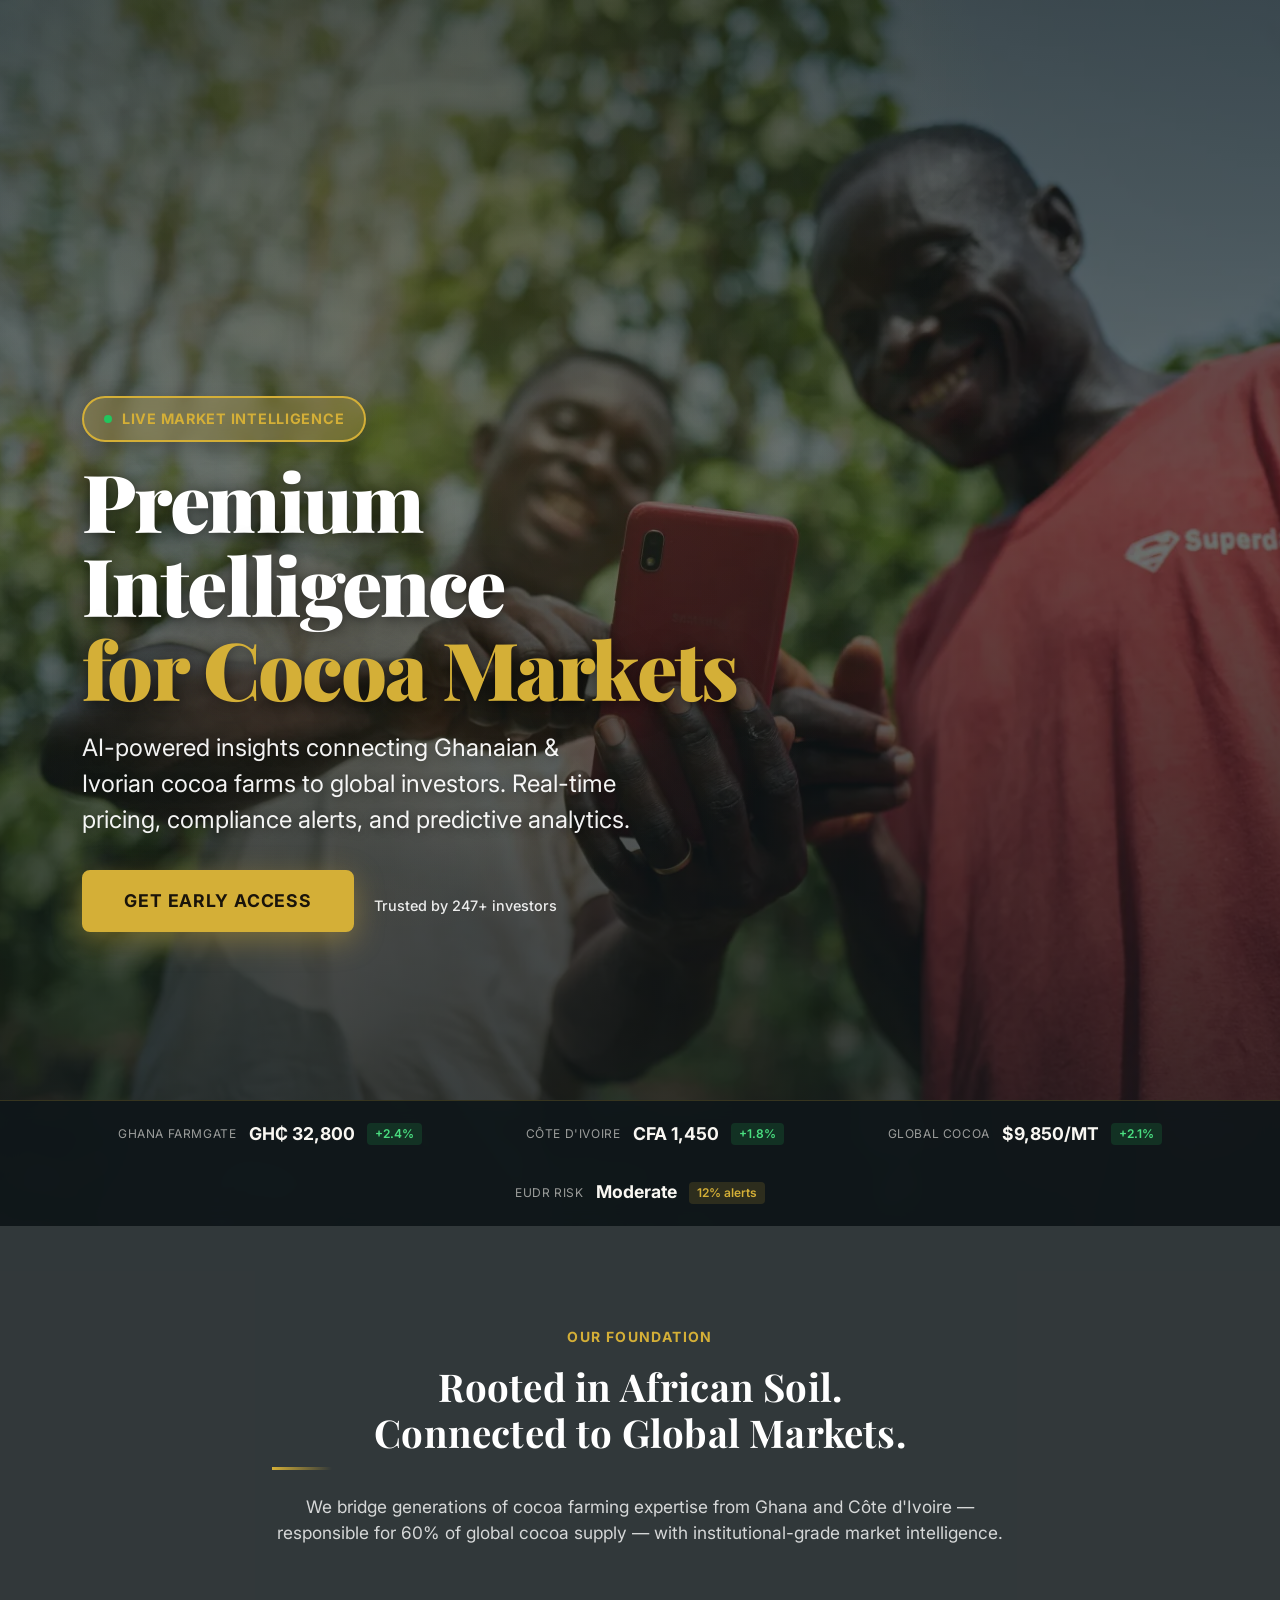
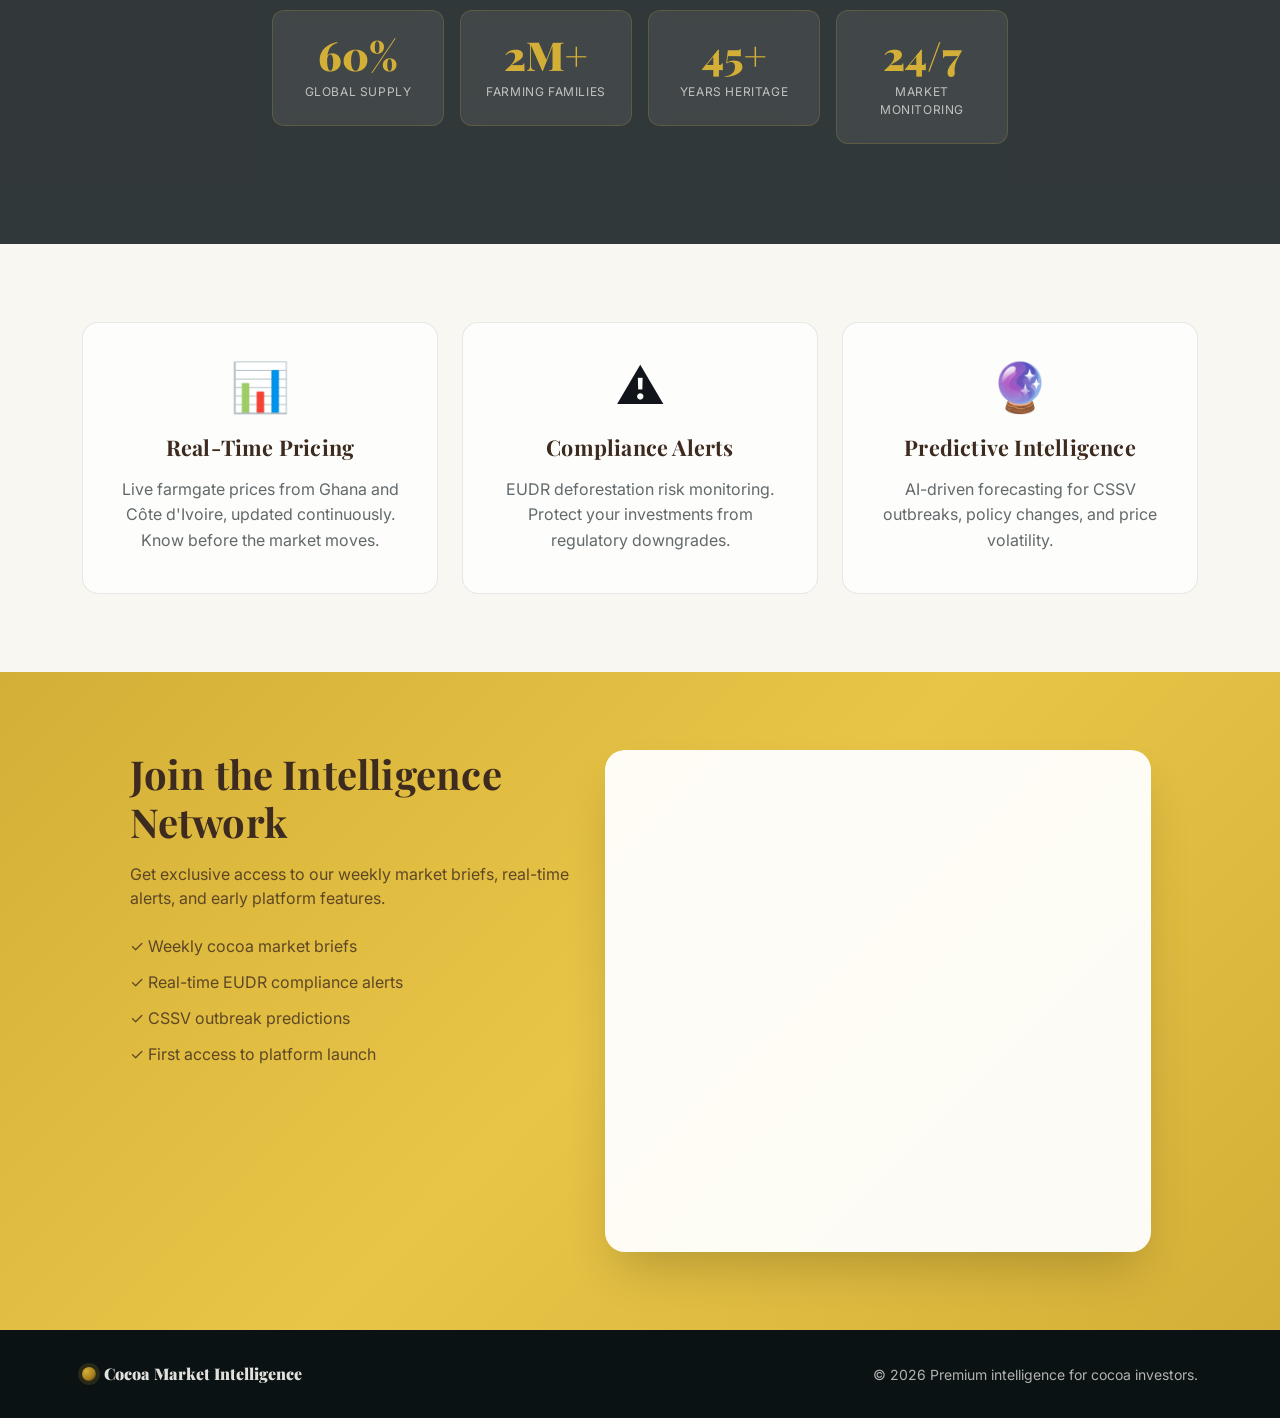
==== commit 9de87981: "cocoa kraye one pager" ====
--- a/index.html
+++ b/index.html
@@ -3,7 +3,7 @@
   <head>
     <meta charset="utf-8" />
     <meta name="viewport" content="width=device-width, initial-scale=1" />
-    <title>Cocoa Market Intelligence — AI-Powered Magazine for Investors & Exporters</title>
+    <title>Cocoa Market Intelligence — Premium Intelligence for Cocoa Investors</title>
 
     <link rel="preconnect" href="https://fonts.googleapis.com" />
     <link rel="preconnect" href="https://fonts.gstatic.com" crossorigin />
@@ -12,186 +12,176 @@
     <link href="https://cdn.jsdelivr.net/npm/bootstrap@5.3.3/dist/css/bootstrap.min.css" rel="stylesheet" integrity="sha384-QWTKZyjpPEjISv5WaRU9OFeRpok6YctnYmDr5pNlyT2bRjXh0JMhjY6hW+ALEwIH" crossorigin="anonymous" />
     <link rel="stylesheet" href="./styles.css" />
 
-    <meta name="description" content="AI-driven cocoa market intelligence magazine for investors and exporters. Centralize global pricing, macro indicators, and EUDR compliance alerts." />
+    <meta name="description" content="AI-driven cocoa market intelligence connecting African farming heritage with global markets. Premium insights for investors and exporters." />
     <meta name="theme-color" content="#3D2B1F" />
   </head>
 
-  <body>
-    <a class="skip-link" href="#main">Skip to content</a>
-
-    <header class="hero">
-      <div class="hero-media" aria-hidden="true"></div>
-      <div class="hero-grid" aria-hidden="true"></div>
-
-      <div class="container hero-content">
-        <div class="row g-4 align-items-center">
-          <div class="col-12 col-lg-6">
-            <div class="glass p-4 p-md-5">
-              <p class="eyebrow">AI-Powered Cocoa Intelligence</p>
-              <h1 class="display-5 display-md-4 hero-title">Protect Your Yield. Master the Market.</h1>
-              <p class="lead hero-lead">
-                The premier AI-driven news and intelligence magazine for cocoa investors and exporters. Centralizing global pricing, macroeconomic indicators, and EUDR compliance alerts.
-              </p>
-
-              <form id="heroWaitlist" class="waitlist-form mt-4" novalidate>
-                <div class="d-flex flex-column flex-sm-row gap-2">
-                  <input class="form-control form-control-lg" type="email" placeholder="Work Email" required />
-                  <button class="btn btn-gold btn-lg" type="submit">Get Early Access & Market Briefs</button>
-                </div>
-                <div id="heroFormStatus" class="form-status mt-2"></div>
-              </form>
-            </div>
-          </div>
-
-          <div class="col-12 col-lg-6">
-            <div class="glass p-4 p-md-5">
-              <div class="live-indicator">LIVE</div>
-              <h3 class="h4 mb-3">Terminal View</h3>
-
-              <div class="ticker-grid">
-                <div class="ticker-card">
-                  <div class="ticker-label">Global Cocoa Price</div>
-                  <div class="ticker-value">$9,850/MT</div>
-                  <div class="ticker-delta ticker-up">▲ +2.4%</div>
-                </div>
-                <div class="ticker-card">
-                  <div class="ticker-label">EUDR Rejection Risk</div>
-                  <div class="ticker-value">12%</div>
-                  <div class="ticker-delta ticker-elevated">Elevated this week</div>
-                </div>
-                <div class="ticker-card">
-                  <div class="ticker-label">CSSV Heatmap Alerts</div>
-                  <div class="ticker-value">3 Hotspots</div>
-                  <div class="ticker-delta">West Central</div>
-                </div>
-              </div>
-
-              <div class="mt-3 small text-cream-80">
-                Data refreshed every 5 minutes. AI-driven risk models.
-              </div>
+  <body class="landing-page">
+    <!-- Hero Section - Full Image Background -->
+    <header class="hero-full" style="background-image: url('./assets/images/digital payments - sustainable cocoa farming.jpg.webp');">
+      <div class="hero-full-overlay"></div>
+      
+      <div class="container hero-full-content">
+        <div class="row align-items-end min-vh-100 pb-5">
+          <div class="col-12 col-lg-8">
+            <div class="hero-badge mb-3">
+              <span class="live-dot"></span>
+              Live Market Intelligence
+            </div>
+            
+            <h1 class="hero-full-title">
+              Premium Intelligence<br/>
+              <span class="text-gold">for Cocoa Markets</span>
+            </h1>
+            
+            <p class="hero-full-lead">
+              AI-powered insights connecting Ghanaian & Ivorian cocoa farms to global investors. 
+              Real-time pricing, compliance alerts, and predictive analytics.
+            </p>
+
+            <div class="hero-cta-group">
+              <a href="#join" class="btn btn-gold btn-lg">Get Early Access</a>
+              <div class="hero-trust">
+                <span class="trust-badge">Trusted by 247+ investors</span>
+              </div>
+            </div>
+          </div>
+        </div>
+      </div>
+
+      <!-- Ticker Bar -->
+      <div class="hero-ticker-bar">
+        <div class="container">
+          <div class="ticker-scroll">
+            <div class="ticker-item">
+              <span class="ticker-name">Ghana Farmgate</span>
+              <span class="ticker-price">GH₵ 32,800</span>
+              <span class="ticker-trend up">+2.4%</span>
+            </div>
+            <div class="ticker-item">
+              <span class="ticker-name">Côte d'Ivoire</span>
+              <span class="ticker-price">CFA 1,450</span>
+              <span class="ticker-trend up">+1.8%</span>
+            </div>
+            <div class="ticker-item">
+              <span class="ticker-name">Global Cocoa</span>
+              <span class="ticker-price">$9,850/MT</span>
+              <span class="ticker-trend up">+2.1%</span>
+            </div>
+            <div class="ticker-item">
+              <span class="ticker-name">EUDR Risk</span>
+              <span class="ticker-price">Moderate</span>
+              <span class="ticker-trend neutral">12% alerts</span>
             </div>
           </div>
         </div>
       </div>
     </header>
 
-    <main id="main">
-      <section class="section section-cream" id="latest">
+    <main>
+      <!-- Foundation Section - Image Background -->
+      <section class="section section-dark" id="foundation" style="background-image: url('./assets/images/foundattt.jpg'); background-size: cover; background-position: center;">
+        <div class="section-dark-overlay"></div>
+        <div class="container position-relative">
+          <div class="row justify-content-center">
+            <div class="col-12 col-lg-8 text-center">
+              <p class="eyebrow-gold mb-3">Our Foundation</p>
+              <h2 class="section-title text-white mb-4">Rooted in African Soil.<br/>Connected to Global Markets.</h2>
+              <p class="section-lead text-white-80 mb-5">
+                We bridge generations of cocoa farming expertise from Ghana and Côte d'Ivoire — 
+                responsible for 60% of global cocoa supply — with institutional-grade market intelligence.
+              </p>
+              
+              <div class="foundation-stats row g-3 justify-content-center">
+                <div class="col-6 col-md-3">
+                  <div class="stat-box">
+                    <div class="stat-box-number">60%</div>
+                    <div class="stat-box-label">Global Supply</div>
+                  </div>
+                </div>
+                <div class="col-6 col-md-3">
+                  <div class="stat-box">
+                    <div class="stat-box-number">2M+</div>
+                    <div class="stat-box-label">Farming Families</div>
+                  </div>
+                </div>
+                <div class="col-6 col-md-3">
+                  <div class="stat-box">
+                    <div class="stat-box-number">45+</div>
+                    <div class="stat-box-label">Years Heritage</div>
+                  </div>
+                </div>
+                <div class="col-6 col-md-3">
+                  <div class="stat-box">
+                    <div class="stat-box-number">24/7</div>
+                    <div class="stat-box-label">Market Monitoring</div>
+                  </div>
+                </div>
+              </div>
+            </div>
+          </div>
+        </div>
+      </section>
+
+      <!-- Intelligence Cards -->
+      <section class="section section-cream">
         <div class="container">
-          <div class="row g-3 align-items-end">
-            <div class="col-12 col-lg-7">
-              <h2 class="section-title">Latest Intelligence</h2>
-              <p class="section-lead">
-                Actionable insights you won't find anywhere else—tailored for investors, exporters, and remote farm owners.
-              </p>
-            </div>
+          <div class="row g-4">
+            <div class="col-12 col-lg-4">
+              <div class="intel-card h-100">
+                <div class="intel-icon">📊</div>
+                <h3 class="intel-title">Real-Time Pricing</h3>
+                <p class="intel-text">Live farmgate prices from Ghana and Côte d'Ivoire, updated continuously. Know before the market moves.</p>
+              </div>
+            </div>
+            <div class="col-12 col-lg-4">
+              <div class="intel-card h-100">
+                <div class="intel-icon">⚠️</div>
+                <h3 class="intel-title">Compliance Alerts</h3>
+                <p class="intel-text">EUDR deforestation risk monitoring. Protect your investments from regulatory downgrades.</p>
+              </div>
+            </div>
+            <div class="col-12 col-lg-4">
+              <div class="intel-card h-100">
+                <div class="intel-icon">🔮</div>
+                <h3 class="intel-title">Predictive Intelligence</h3>
+                <p class="intel-text">AI-driven forecasting for CSSV outbreaks, policy changes, and price volatility.</p>
+              </div>
+            </div>
+          </div>
+        </div>
+      </section>
+
+      <!-- Waitlist Section -->
+      <section class="section section-gold" id="join">
+        <div class="container">
+          <div class="row justify-content-center g-4">
             <div class="col-12 col-lg-5">
-              <div class="note">
-                <div class="note__title">Why it matters</div>
-                <div class="note__body">Fragmented field data and opaque pricing leave billions on the table. We centralize the signal.</div>
-              </div>
-            </div>
-          </div>
-
-          <div class="row g-3 mt-2">
-            <div class="col-12 col-md-6 col-lg-4">
-              <article class="intelligence-card glass glass--light">
-                <div class="intelligence-card__img" style="background-image: url('https://images.unsplash.com/photo-1605000797499-95a51c5269ad?auto=format&fit=crop&w=900&q=80');" aria-label="Article thumbnail"></div>
-                <div class="intelligence-card__body p-4">
-                  <span class="pill pill--dark">Compliance</span>
-                  <h3 class="intelligence-card__title mt-2">Navigating EUDR: How to avoid 20% lot downgrade in European markets.</h3>
-                  <p class="intelligence-card__meta">5 min read • 2 days ago</p>
-                </div>
-              </article>
-            </div>
-
-            <div class="col-12 col-md-6 col-lg-4">
-              <article class="intelligence-card glass glass--light">
-                <div class="intelligence-card__img" style="background-image: url('https://images.unsplash.com/photo-1611974789855-9c2a0a7236a3?auto=format&fit=crop&w=900&q=80');" aria-label="Article thumbnail"></div>
-                <div class="intelligence-card__body p-4">
-                  <span class="pill pill--dark">Markets</span>
-                  <h3 class="intelligence-card__title mt-2">The Power Game: Predicting price controls in Ghana and Côte d'Ivoire for Q3.</h3>
-                  <p class="intelligence-card__meta">7 min read • 4 days ago</p>
-                </div>
-              </article>
-            </div>
-
-            <div class="col-12 col-md-6 col-lg-4">
-              <article class="intelligence-card glass glass--light">
-                <div class="intelligence-card__img" style="background-image: url('https://images.unsplash.com/photo-1586953208448-b95a79798f07?auto=format&fit=crop&w=900&q=80');" aria-label="Article thumbnail"></div>
-                <div class="intelligence-card__body p-4">
-                  <span class="pill pill--dark">Risk Modeling</span>
-                  <h3 class="intelligence-card__title mt-2">CSSV Predictive Modeling: Where the next outbreak is likely to hit.</h3>
-                  <p class="intelligence-card__meta">6 min read • 1 week ago</p>
-                </div>
-              </article>
-            </div>
-          </div>
-        </div>
-      </section>
-
-      <section class="section section-slate" id="value">
-        <div class="container">
-          <div class="row g-4 align-items-center">
+              <div class="join-content text-lg-start text-center">
+                <h2 class="section-title-cocoa mb-3">Join the Intelligence Network</h2>
+                <p class="text-cocoa-80 mb-4">
+                  Get exclusive access to our weekly market briefs, real-time alerts, and early platform features.
+                </p>
+                <ul class="join-benefits list-unstyled">
+                  <li>✓ Weekly cocoa market briefs</li>
+                  <li>✓ Real-time EUDR compliance alerts</li>
+                  <li>✓ CSSV outbreak predictions</li>
+                  <li>✓ First access to platform launch</li>
+                </ul>
+              </div>
+            </div>
             <div class="col-12 col-lg-6">
-              <h2 class="section-title text-cream">Why Join Beta?</h2>
-              <p class="section-lead text-cream-80">
-                Stop relying on fragmented field data. We bring macroeconomic realities, disease-risk monitoring, and strict export compliance mandates directly to your screen and inbox.
-              </p>
-              <div class="mt-4">
-                <div class="value-point">
-                  <div class="value-point__icon">⚡</div>
-                  <div class="value-point__body">
-                    <div class="value-point__title">Real-time pricing & risk</div>
-                    <div class="value-point__text">Live cocoa prices, EUDR alerts, and CSSV heatmaps refreshed continuously.</div>
-                  </div>
-                </div>
-                <div class="value-point">
-                  <div class="value-point__icon">📈</div>
-                  <div class="value-point__body">
-                    <div class="value-point__title">Predictive analytics</div>
-                    <div class="value-point__text">AI-driven forecasts for price moves, policy shifts, and outbreak risk.</div>
-                  </div>
-                </div>
-                <div class="value-point">
-                  <div class="value-point__icon">📬</div>
-                  <div class="value-point__body">
-                    <div class="value-point__title">Weekly intelligence briefs</div>
-                    <div class="value-point__text">Curated insights delivered to your inbox—no noise, only signal.</div>
-                  </div>
-                </div>
-              </div>
-            </div>
-
-            <div class="col-12 col-lg-6" id="waitlist">
-              <div class="glass p-4 p-md-5">
-                <p class="eyebrow">Secure Your Spot</p>
-                <h3 class="h4 mb-3">Join the elite network of remote owners and exporters.</h3>
-                <form id="bottomWaitlist" class="waitlist-form" novalidate>
-                  <div class="row g-3">
-                    <div class="col-12">
-                      <label class="form-label" for="bottomEmail">Work Email</label>
-                      <input class="form-control" id="bottomEmail" name="email" type="email" autocomplete="email" required />
-                      <div class="invalid-feedback">Please enter a valid email.</div>
-                    </div>
-                    <div class="col-12">
-                      <label class="form-label" for="bottomRole">Role (optional)</label>
-                      <select class="form-select" id="bottomRole" name="role">
-                        <option value="">Select one…</option>
-                        <option>Remote Farm Owner</option>
-                        <option>Investor</option>
-                        <option>Exporter</option>
-                        <option>Analyst</option>
-                      </select>
-                    </div>
-                    <div class="col-12 d-grid">
-                      <button class="btn btn-gold btn-lg" type="submit">Join Waitlist</button>
-                    </div>
-                    <div class="col-12">
-                      <div id="bottomFormStatus" class="form-status mt-2" role="status" aria-live="polite"></div>
-                    </div>
-                  </div>
-                </form>
+              <div class="join-form-card">
+                <iframe 
+                  class="airtable-embed" 
+                  src="https://airtable.com/embed/appoCkh1m3HrTKNaz/page2agjRiZ3cdDlN/form" 
+                  frameborder="0" 
+                  onmousewheel="" 
+                  width="100%" 
+                  height="480" 
+                  style="background: transparent; border: none;"
+                  title="Join Waitlist"
+                ></iframe>
               </div>
             </div>
           </div>
@@ -201,29 +191,18 @@
 
     <footer class="footer">
       <div class="container">
-        <div class="row g-3 align-items-center">
-          <div class="col-12 col-lg-7">
+        <div class="row align-items-center g-3">
+          <div class="col-12 col-md-6">
             <div class="footer-brand d-flex align-items-center gap-2">
-              <span class="brand-mark brand-mark--sm" aria-hidden="true"></span>
-              <div>
-                <div class="footer-title">Cocoa Market Intelligence</div>
-                <div class="footer-subtitle">AI-powered magazine for investors & exporters</div>
-              </div>
-            </div>
-          </div>
-          <div class="col-12 col-lg-5">
-            <div class="footer-links">
-              <a href="#latest">Latest</a>
-              <a href="#value">Value</a>
-              <a href="#waitlist">Waitlist</a>
-            </div>
-          </div>
-        </div>
-
-        <div class="footer-rule"></div>
-        <div class="d-flex flex-column flex-md-row justify-content-between gap-2 small text-cream-70">
-          <div>© <span id="year"></span> Cocoa Market Intelligence. All rights reserved.</div>
-          <div>Built for Ghana, Côte d'Ivoire, and global cocoa leaders.</div>
+              <span class="brand-mark" aria-hidden="true"></span>
+              <span class="footer-title">Cocoa Market Intelligence</span>
+            </div>
+          </div>
+          <div class="col-12 col-md-6 text-md-end">
+            <p class="small text-cream-70 mb-0">
+              © <span id="year"></span> Premium intelligence for cocoa investors.
+            </p>
+          </div>
         </div>
       </div>
     </footer>
@@ -231,4 +210,4 @@
     <script src="https://cdn.jsdelivr.net/npm/bootstrap@5.3.3/dist/js/bootstrap.bundle.min.js" integrity="sha384-YvpcrYf0tY3lHB60NNkmXc5s9fDVZLESaAA55NDzOxhy9GkcIdslK1eN7N6jIeHz" crossorigin="anonymous"></script>
     <script src="./script.js"></script>
   </body>
-</html>+</html>
--- a/styles.css
+++ b/styles.css
@@ -488,6 +488,538 @@
 }
 .form-status{ margin-top: 10px; color: rgba(27,48,34,.86); font-weight: 650; }
 
+/* Feedback Form Styles */
+.feedback-form input,
+.feedback-form select,
+.feedback-form textarea{
+  border-radius: 12px;
+  border: 1px solid rgba(31,42,46,.15);
+  padding: 12px 16px;
+  transition: all 0.3s ease;
+}
+.feedback-form input:focus,
+.feedback-form select:focus,
+.feedback-form textarea:focus{
+  border-color: var(--gold);
+  box-shadow: 0 0 0 4px rgba(212,175,55,.12);
+}
+
+/* Rating Stars */
+.rating-stars{
+  display: flex;
+  gap: 8px;
+}
+.star-btn{
+  background: none;
+  border: none;
+  font-size: 2rem;
+  color: rgba(31,42,46,.2);
+  cursor: pointer;
+  transition: all 0.2s ease;
+  padding: 0;
+  line-height: 1;
+}
+.star-btn:hover,
+.star-btn.active{
+  color: var(--gold);
+  transform: scale(1.1);
+}
+.star-btn.active ~ .star-btn{
+  color: rgba(31,42,46,.2);
+}
+
+/* Feedback Categories */
+.feedback-categories{
+  display: flex;
+  flex-wrap: wrap;
+  gap: 10px;
+}
+.category-checkbox{
+  display: flex;
+  align-items: center;
+  gap: 8px;
+  padding: 10px 16px;
+  background: rgba(249,247,242,.6);
+  border: 1px solid rgba(31,42,46,.1);
+  border-radius: 999px;
+  cursor: pointer;
+  transition: all 0.2s ease;
+  font-size: 0.9rem;
+}
+.category-checkbox:hover{
+  background: rgba(212,175,55,.1);
+  border-color: rgba(212,175,55,.3);
+}
+.category-checkbox input{
+  display: none;
+}
+.category-checkbox input:checked + span,
+.category-checkbox:has(input:checked){
+  background: rgba(212,175,55,.15);
+  border-color: var(--gold);
+  color: var(--cocoa);
+}
+
+/* Dashboard Metrics */
+.metric-icon{
+  font-size: 2rem;
+  line-height: 1;
+}
+.metric-number{
+  font-size: 2.5rem;
+  font-weight: 700;
+  color: var(--cocoa);
+  font-family: 'Playfair Display', serif;
+  line-height: 1.2;
+}
+.metric-label{
+  font-size: 0.9rem;
+  color: rgba(31,42,46,.7);
+  margin-top: 4px;
+}
+.metric-change{
+  font-size: 0.85rem;
+  font-weight: 600;
+  margin-top: 4px;
+}
+.metric-change.positive{
+  color: #22c55e;
+}
+.metric-change.negative{
+  color: #ef4444;
+}
+
+/* Activity List */
+.activity-item{
+  transition: background 0.2s ease;
+}
+.activity-item:hover{
+  background: rgba(249,247,242,.5);
+}
+.activity-icon{
+  width: 40px;
+  height: 40px;
+  display: flex;
+  align-items: center;
+  justify-content: center;
+  background: rgba(212,175,55,.15);
+  border-radius: 10px;
+  flex-shrink: 0;
+}
+
+/* Chart Container */
+.chart-container{
+  position: relative;
+  width: 100%;
+}
+
+/* Category Items */
+.category-item{
+  transition: transform 0.2s ease;
+}
+.category-item:hover{
+  transform: translateX(4px);
+}
+
+/* Live Indicator (alternative style) */
+.live-indicator{
+  display: inline-flex;
+  align-items: center;
+  gap: 6px;
+  font-size: .75rem;
+  color: rgba(31,42,46,.6);
+  font-weight: 600;
+  text-transform: uppercase;
+  letter-spacing: 0.05em;
+}
+.live-indicator::before{
+  content: '';
+  width: 8px;
+  height: 8px;
+  background: #22c55e;
+  border-radius: 50%;
+  animation: pulse 2s infinite;
+}
+
+/* Airtable Embed Responsive */
+.airtable-embed{
+  max-width: 100%;
+}
+@media (max-width: 767.98px){
+  .airtable-embed{
+    height: 400px;
+  }
+}
+
+/* Progress bars for dashboard */
+.progress{
+  background-color: rgba(31,42,46,.1);
+  border-radius: 4px;
+  overflow: hidden;
+}
+.progress-bar{
+  transition: width 0.6s ease;
+}
+
+/* Hero - Heritage Theme */
+.hero--heritage{
+  min-height: 100vh;
+  background: linear-gradient(135deg, #1B3022 0%, #2d4a35 40%, #3D2B1F 100%);
+  position: relative;
+  display: flex;
+  flex-direction: column;
+  padding-top: 100px;
+  padding-bottom: 0;
+}
+.hero--heritage .hero-overlay{
+  position: absolute;
+  inset: 0;
+  background: 
+    radial-gradient(ellipse at 20% 80%, rgba(212,175,55,.15) 0%, transparent 50%),
+    radial-gradient(ellipse at 80% 20%, rgba(27,48,34,.4) 0%, transparent 40%),
+    url('data:image/svg+xml,<svg xmlns="http://www.w3.org/2000/svg" viewBox="0 0 100 100"><circle cx="50" cy="50" r="1" fill="rgba(212,175,55,.1)"/></svg>');
+  background-size: cover, cover, 50px 50px;
+  pointer-events: none;
+}
+.hero--heritage .hero-pattern{
+  position: absolute;
+  bottom: 0;
+  left: 0;
+  right: 0;
+  height: 200px;
+  background: linear-gradient(to top, rgba(15,23,26,.8), transparent);
+  pointer-events: none;
+}
+.hero--heritage .hero-content{
+  position: relative;
+  z-index: 2;
+  padding-top: 40px;
+  padding-bottom: 40px;
+  flex: 1;
+  display: flex;
+  flex-direction: column;
+  justify-content: center;
+}
+
+/* Heritage Badge */
+.heritage-badge{
+  display: inline-flex;
+  align-items: center;
+  gap: 8px;
+  padding: 8px 16px;
+  background: rgba(212,175,55,.15);
+  border: 1px solid rgba(212,175,55,.3);
+  border-radius: 999px;
+  color: var(--gold);
+  font-size: 0.875rem;
+  font-weight: 600;
+  backdrop-filter: blur(10px);
+}
+.heritage-icon{
+  font-size: 1.2rem;
+}
+
+/* Hero Story */
+.hero-story{
+  color: var(--cream);
+  max-width: 600px;
+}
+.hero--heritage .hero-title{
+  font-size: clamp(2rem, 5vw, 3.5rem);
+  font-weight: 900;
+  line-height: 1.1;
+  margin-bottom: 1.5rem;
+  color: var(--cream);
+}
+.hero--heritage .hero-lead{
+  font-size: 1.125rem;
+  line-height: 1.7;
+  color: rgba(249,247,242,.85);
+  max-width: 520px;
+}
+
+/* Hero Stats */
+.hero-stats{
+  margin-top: 2rem;
+}
+.stat-item{
+  text-align: center;
+  padding: 1rem;
+  background: rgba(249,247,242,.08);
+  border-radius: 12px;
+  backdrop-filter: blur(10px);
+  border: 1px solid rgba(249,247,242,.1);
+}
+.stat-number{
+  font-size: 2rem;
+  font-weight: 900;
+  color: var(--gold);
+  font-family: 'Playfair Display', serif;
+  line-height: 1;
+}
+.stat-label{
+  font-size: 0.75rem;
+  color: rgba(249,247,242,.7);
+  margin-top: 0.5rem;
+  text-transform: uppercase;
+  letter-spacing: 0.05em;
+}
+
+/* Waitlist Card */
+.waitlist-card{
+  background: rgba(249,247,242,.95);
+  border-radius: 20px;
+  overflow: hidden;
+  box-shadow: 0 25px 50px -12px rgba(0,0,0,.35);
+  backdrop-filter: blur(20px);
+}
+.waitlist-header{
+  padding: 1.5rem 1.5rem 0;
+}
+.waitlist-body{
+  padding: 0 0.5rem 0.5rem;
+}
+.waitlist-body iframe{
+  border-radius: 12px;
+}
+
+/* Hero Ticker */
+.hero-ticker{
+  position: relative;
+  z-index: 3;
+  background: rgba(15,23,26,.9);
+  border-top: 1px solid rgba(212,175,55,.2);
+  padding: 1rem 0;
+  backdrop-filter: blur(10px);
+}
+.ticker-row{
+  display: flex;
+  justify-content: space-around;
+  align-items: center;
+  flex-wrap: wrap;
+  gap: 1.5rem;
+}
+.ticker-item{
+  display: flex;
+  align-items: baseline;
+  gap: 0.5rem;
+  color: var(--cream);
+}
+.ticker-label{
+  font-size: 0.75rem;
+  color: rgba(249,247,242,.6);
+  text-transform: uppercase;
+  letter-spacing: 0.05em;
+}
+.ticker-value{
+  font-weight: 700;
+  font-size: 1rem;
+  color: var(--cream);
+}
+.ticker-change{
+  font-size: 0.75rem;
+  font-weight: 600;
+  padding: 2px 6px;
+  border-radius: 4px;
+}
+.ticker-change.up{
+  color: #22c55e;
+  background: rgba(34,197,94,.1);
+}
+.ticker-change.down{
+  color: #ef4444;
+  background: rgba(239,68,68,.1);
+}
+.ticker-change.neutral{
+  color: var(--gold);
+  background: rgba(212,175,55,.15);
+}
+
+/* Heritage Section */
+.heritage-content{
+  max-width: 500px;
+}
+.heritage-values{
+  display: flex;
+  flex-direction: column;
+  gap: 1rem;
+}
+.heritage-value{
+  display: flex;
+  align-items: flex-start;
+  gap: 1rem;
+  padding: 1rem;
+  background: rgba(249,247,242,.05);
+  border-radius: 12px;
+  border: 1px solid rgba(249,247,242,.1);
+}
+.value-icon{
+  font-size: 1.5rem;
+  line-height: 1;
+}
+.value-text{
+  color: var(--cream);
+}
+.value-text strong{
+  display: block;
+  color: var(--cream);
+  margin-bottom: 0.25rem;
+}
+
+/* Heritage Visual */
+.heritage-visual{
+  position: relative;
+}
+.heritage-image-wrapper{
+  position: relative;
+  border-radius: 20px;
+  overflow: hidden;
+  box-shadow: 0 25px 50px -12px rgba(0,0,0,.3);
+}
+.heritage-image{
+  width: 100%;
+  height: 400px;
+  background-size: cover;
+  background-position: center;
+  position: relative;
+}
+.heritage-caption{
+  position: absolute;
+  bottom: 0;
+  left: 0;
+  right: 0;
+  padding: 1.5rem;
+  background: linear-gradient(to top, rgba(15,23,26,.95), transparent);
+  color: var(--cream);
+}
+.caption-label{
+  display: block;
+  font-size: 0.75rem;
+  color: var(--gold);
+  text-transform: uppercase;
+  letter-spacing: 0.1em;
+  margin-bottom: 0.25rem;
+}
+.caption-text{
+  font-size: 1rem;
+  font-weight: 600;
+}
+
+/* Feature Cards */
+.feature-card{
+  padding: 2rem 1.5rem;
+  background: rgba(255,255,255,.6);
+  border-radius: 16px;
+  border: 1px solid rgba(31,42,46,.1);
+  transition: all 0.3s ease;
+}
+.feature-card:hover{
+  transform: translateY(-4px);
+  box-shadow: 0 10px 30px -10px rgba(0,0,0,.15);
+  border-color: rgba(212,175,55,.3);
+}
+.feature-icon{
+  font-size: 2.5rem;
+  margin-bottom: 1rem;
+}
+.feature-card h4{
+  color: var(--cocoa);
+  margin-bottom: 0.5rem;
+}
+
+/* Gold Section */
+.section-gold{
+  background: linear-gradient(135deg, #D4AF37 0%, #e8c547 50%, #D4AF37 100%);
+}
+
+/* Text utilities */
+.text-gold{
+  color: var(--gold) !important;
+}
+.btn-outline-cocoa{
+  color: var(--cocoa);
+  border-color: var(--cocoa);
+}
+.btn-outline-cocoa:hover{
+  background: var(--cocoa);
+  color: var(--cream);
+}
+.btn-cocoa{
+  background: var(--cocoa);
+  color: var(--cream);
+  border-color: var(--cocoa);
+}
+.btn-cocoa:hover{
+  background: var(--forest);
+  border-color: var(--forest);
+  color: var(--cream);
+}
+
+/* Footer Links List */
+.footer-links{
+  list-style: none;
+  padding: 0;
+  margin: 0;
+}
+.footer-links li{
+  margin-bottom: 0.5rem;
+}
+.footer-links a{
+  color: rgba(249,247,242,.7);
+  text-decoration: none;
+  transition: color 0.2s;
+}
+.footer-links a:hover{
+  color: var(--gold);
+}
+
+/* Airtable iframe compact mode */
+.airtable-embed--compact{
+  min-height: 400px;
+}
+
+/* Responsive adjustments */
+@media (max-width: 991.98px){
+  .hero--heritage{
+    min-height: auto;
+    padding-top: 80px;
+  }
+  .hero--heritage .hero-content{
+    padding-top: 20px;
+  }
+  .hero-story{
+    text-align: center;
+    max-width: 100%;
+  }
+  .hero-stats{
+    justify-content: center;
+  }
+  .ticker-row{
+    justify-content: center;
+    gap: 1rem;
+  }
+  .ticker-item{
+    flex-direction: column;
+    align-items: center;
+    text-align: center;
+  }
+}
+
+@media (max-width: 767.98px){
+  .hero--heritage .hero-title{
+    font-size: 2rem;
+  }
+  .stat-number{
+    font-size: 1.5rem;
+  }
+  .heritage-image{
+    height: 300px;
+  }
+  .waitlist-card{
+    margin-top: 2rem;
+  }
+}
+
 /* Footer */
 .footer{
   padding: 34px 0;
@@ -749,3 +1281,329 @@
   .intelligence-card__img{ height: 160px; }
   .section-title{ font-size: 1.6rem; }
 }
+
+/* ===== SIMPLIFIED LANDING PAGE STYLES ===== */
+
+/* Full Image Hero */
+.hero-full{
+  position: relative;
+  min-height: 100vh;
+  background-size: cover;
+  background-position: center;
+  display: flex;
+  flex-direction: column;
+}
+.hero-full-overlay{
+  position: absolute;
+  inset: 0;
+  background: linear-gradient(180deg, rgba(15,23,26,.75) 0%, rgba(15,23,26,.6) 40%, rgba(15,23,26,.85) 100%);
+}
+.hero-full-overlay::after{
+  content: '';
+  position: absolute;
+  inset: 0;
+  background: radial-gradient(ellipse at 30% 20%, rgba(212,175,55,.15) 0%, transparent 50%);
+}
+.hero-full-content{
+  position: relative;
+  z-index: 2;
+  flex: 1;
+  padding-top: 80px;
+  padding-bottom: 120px;
+}
+.hero-badge{
+  display: inline-flex;
+  align-items: center;
+  gap: 10px;
+  padding: 10px 20px;
+  background: rgba(212,175,55,.25);
+  border: 2px solid var(--gold);
+  border-radius: 999px;
+  color: var(--gold);
+  font-size: 0.9rem;
+  font-weight: 700;
+  text-transform: uppercase;
+  letter-spacing: 0.05em;
+  backdrop-filter: blur(10px);
+  box-shadow: 0 4px 20px rgba(0,0,0,.2);
+}
+.live-dot{
+  width: 8px;
+  height: 8px;
+  background: #22c55e;
+  border-radius: 50%;
+  animation: pulse 2s infinite;
+}
+.hero-full-title{
+  font-family: 'Playfair Display', serif;
+  font-size: clamp(2.8rem, 7vw, 5rem);
+  font-weight: 900;
+  color: #fff;
+  line-height: 1.05;
+  margin-bottom: 1.25rem;
+  text-shadow: 0 4px 30px rgba(0,0,0,.5), 0 2px 10px rgba(0,0,0,.3);
+  letter-spacing: -0.02em;
+}
+.hero-full-lead{
+  font-size: clamp(1.2rem, 2.5vw, 1.5rem);
+  color: rgba(255,255,255,.95);
+  max-width: 550px;
+  line-height: 1.5;
+  margin-bottom: 2rem;
+  font-weight: 400;
+  text-shadow: 0 2px 10px rgba(0,0,0,.4);
+}
+.hero-cta-group{
+  display: flex;
+  flex-direction: row;
+  flex-wrap: wrap;
+  gap: 1rem;
+  align-items: center;
+}
+.hero-cta-group .btn-gold{
+  padding: 1rem 2.5rem;
+  font-size: 1.1rem;
+  font-weight: 700;
+  text-transform: uppercase;
+  letter-spacing: 0.05em;
+  box-shadow: 0 8px 30px rgba(212,175,55,.4);
+  border-width: 2px;
+}
+.hero-trust{
+  margin-top: 0.5rem;
+}
+.trust-badge{
+  font-size: 0.9rem;
+  color: rgba(255,255,255,.9);
+  padding-left: 4px;
+  font-weight: 500;
+}
+
+/* Hero Ticker Bar */
+.hero-ticker-bar{
+  position: relative;
+  z-index: 3;
+  background: rgba(15,23,26,.95);
+  border-top: 1px solid rgba(212,175,55,.2);
+  padding: 1.25rem 0;
+  backdrop-filter: blur(10px);
+}
+.ticker-scroll{
+  display: flex;
+  justify-content: space-around;
+  align-items: center;
+  flex-wrap: wrap;
+  gap: 2rem;
+}
+.ticker-item{
+  display: flex;
+  align-items: center;
+  gap: 0.75rem;
+  color: var(--cream);
+}
+.ticker-name{
+  font-size: 0.75rem;
+  color: rgba(249,247,242,.6);
+  text-transform: uppercase;
+  letter-spacing: 0.05em;
+}
+.ticker-price{
+  font-weight: 700;
+  font-size: 1.1rem;
+}
+.ticker-trend{
+  font-size: 0.75rem;
+  font-weight: 600;
+  padding: 2px 8px;
+  border-radius: 4px;
+}
+.ticker-trend.up{
+  color: #4ade80;
+  background: rgba(34,197,94,.15);
+}
+.ticker-trend.neutral{
+  color: var(--gold);
+  background: rgba(212,175,55,.15);
+}
+
+/* Foundation Section with Image */
+.section-dark{
+  position: relative;
+  padding: 100px 0;
+  background-attachment: fixed;
+}
+.section-dark-overlay{
+  position: absolute;
+  inset: 0;
+  background: rgba(15,23,26,.85);
+}
+.eyebrow-gold{
+  color: var(--gold);
+  font-size: 0.875rem;
+  font-weight: 700;
+  text-transform: uppercase;
+  letter-spacing: 0.1em;
+}
+.text-white-80{
+  color: rgba(255,255,255,.8);
+}
+.foundation-stats{
+  margin-top: 3rem;
+}
+.stat-box{
+  text-align: center;
+  padding: 1.5rem 1rem;
+  background: rgba(249,247,242,.08);
+  border: 1px solid rgba(212,175,55,.2);
+  border-radius: 12px;
+  backdrop-filter: blur(10px);
+}
+.stat-box-number{
+  font-family: 'Playfair Display', serif;
+  font-size: 2.5rem;
+  font-weight: 900;
+  color: var(--gold);
+  line-height: 1;
+}
+.stat-box-label{
+  font-size: 0.75rem;
+  color: rgba(249,247,242,.7);
+  text-transform: uppercase;
+  letter-spacing: 0.05em;
+  margin-top: 0.5rem;
+}
+
+/* Intelligence Cards */
+.intel-card{
+  padding: 2.5rem 2rem;
+  background: rgba(255,255,255,.7);
+  border-radius: 16px;
+  border: 1px solid rgba(31,42,46,.1);
+  text-align: center;
+  transition: all 0.3s ease;
+}
+.intel-card:hover{
+  transform: translateY(-8px);
+  box-shadow: 0 20px 40px -10px rgba(0,0,0,.15);
+  border-color: rgba(212,175,55,.3);
+}
+.intel-icon{
+  font-size: 3rem;
+  margin-bottom: 1.5rem;
+  line-height: 1;
+}
+.intel-title{
+  font-family: 'Playfair Display', serif;
+  font-size: 1.35rem;
+  font-weight: 700;
+  color: var(--cocoa);
+  margin-bottom: 1rem;
+}
+.intel-text{
+  color: rgba(31,42,46,.7);
+  line-height: 1.6;
+  margin-bottom: 0;
+}
+
+/* Join/Waitlist Section */
+.section-title-cocoa{
+  font-family: 'Playfair Display', serif;
+  font-size: 2.5rem;
+  font-weight: 700;
+  color: var(--cocoa);
+}
+.text-cocoa-80{
+  color: rgba(61,43,31,.8);
+}
+.join-benefits li{
+  margin-bottom: 0.75rem;
+  color: rgba(61,43,31,.8);
+}
+.join-form-card{
+  background: rgba(255,255,255,.95);
+  border-radius: 20px;
+  padding: 0.5rem;
+  box-shadow: 0 25px 50px -12px rgba(0,0,0,.2);
+}
+
+/* Landing Page Footer */
+.landing-page .footer{
+  padding: 2rem 0;
+  background: #0b1214;
+}
+
+/* Mobile Optimizations */
+@media (max-width: 767.98px){
+  .hero-full-content{
+    padding-top: 80px;
+    padding-bottom: 140px;
+    text-align: center;
+  }
+  .hero-full-title{
+    font-size: 2.4rem;
+    line-height: 1.1;
+  }
+  .hero-full-lead{
+    font-size: 1.1rem;
+    margin-left: auto;
+    margin-right: auto;
+  }
+  .hero-cta-group{
+    flex-direction: column;
+    align-items: center;
+    width: 100%;
+  }
+  .hero-cta-group .btn-gold{
+    width: 100%;
+    max-width: 320px;
+    padding: 1.1rem 2rem;
+  }
+  .hero-trust{
+    margin-top: 0.75rem;
+  }
+  .ticker-scroll{
+    justify-content: center;
+    gap: 1rem;
+  }
+  .ticker-item{
+    flex: 0 0 45%;
+    flex-direction: column;
+    align-items: center;
+    text-align: center;
+    gap: 0.25rem;
+  }
+  .section-dark{
+    background-attachment: scroll;
+    padding: 60px 0;
+  }
+  .stat-box-number{
+    font-size: 2rem;
+  }
+  .intel-card{
+    padding: 2rem 1.5rem;
+  }
+  .intel-icon{
+    font-size: 2.5rem;
+  }
+  .section-title-cocoa{
+    font-size: 2rem;
+  }
+  .join-form-card iframe{
+    height: 520px;
+  }
+}
+
+@media (max-width: 575.98px){
+  .hero-full-title{
+    font-size: 2rem;
+  }
+  .ticker-item{
+    flex: 0 0 100%;
+  }
+  .stat-box{
+    padding: 1rem 0.5rem;
+  }
+  .stat-box-number{
+    font-size: 1.75rem;
+  }
+}
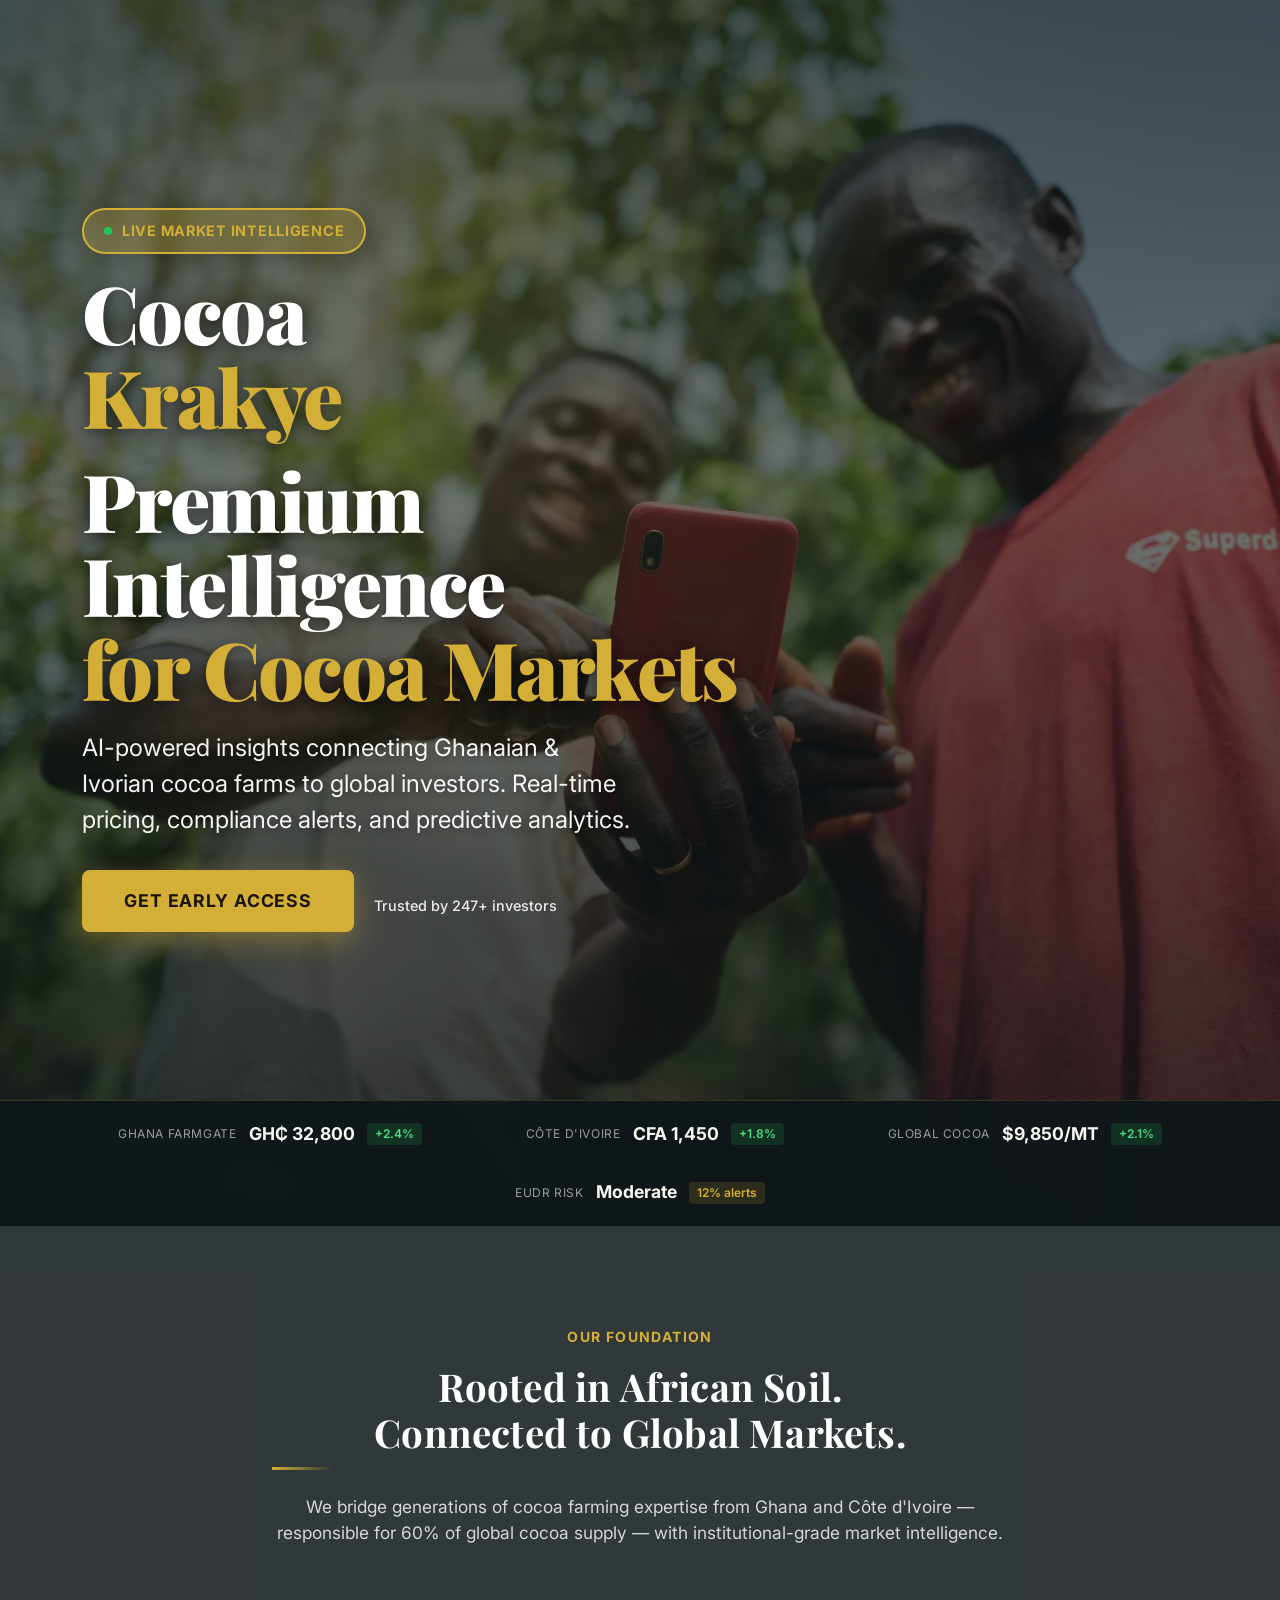
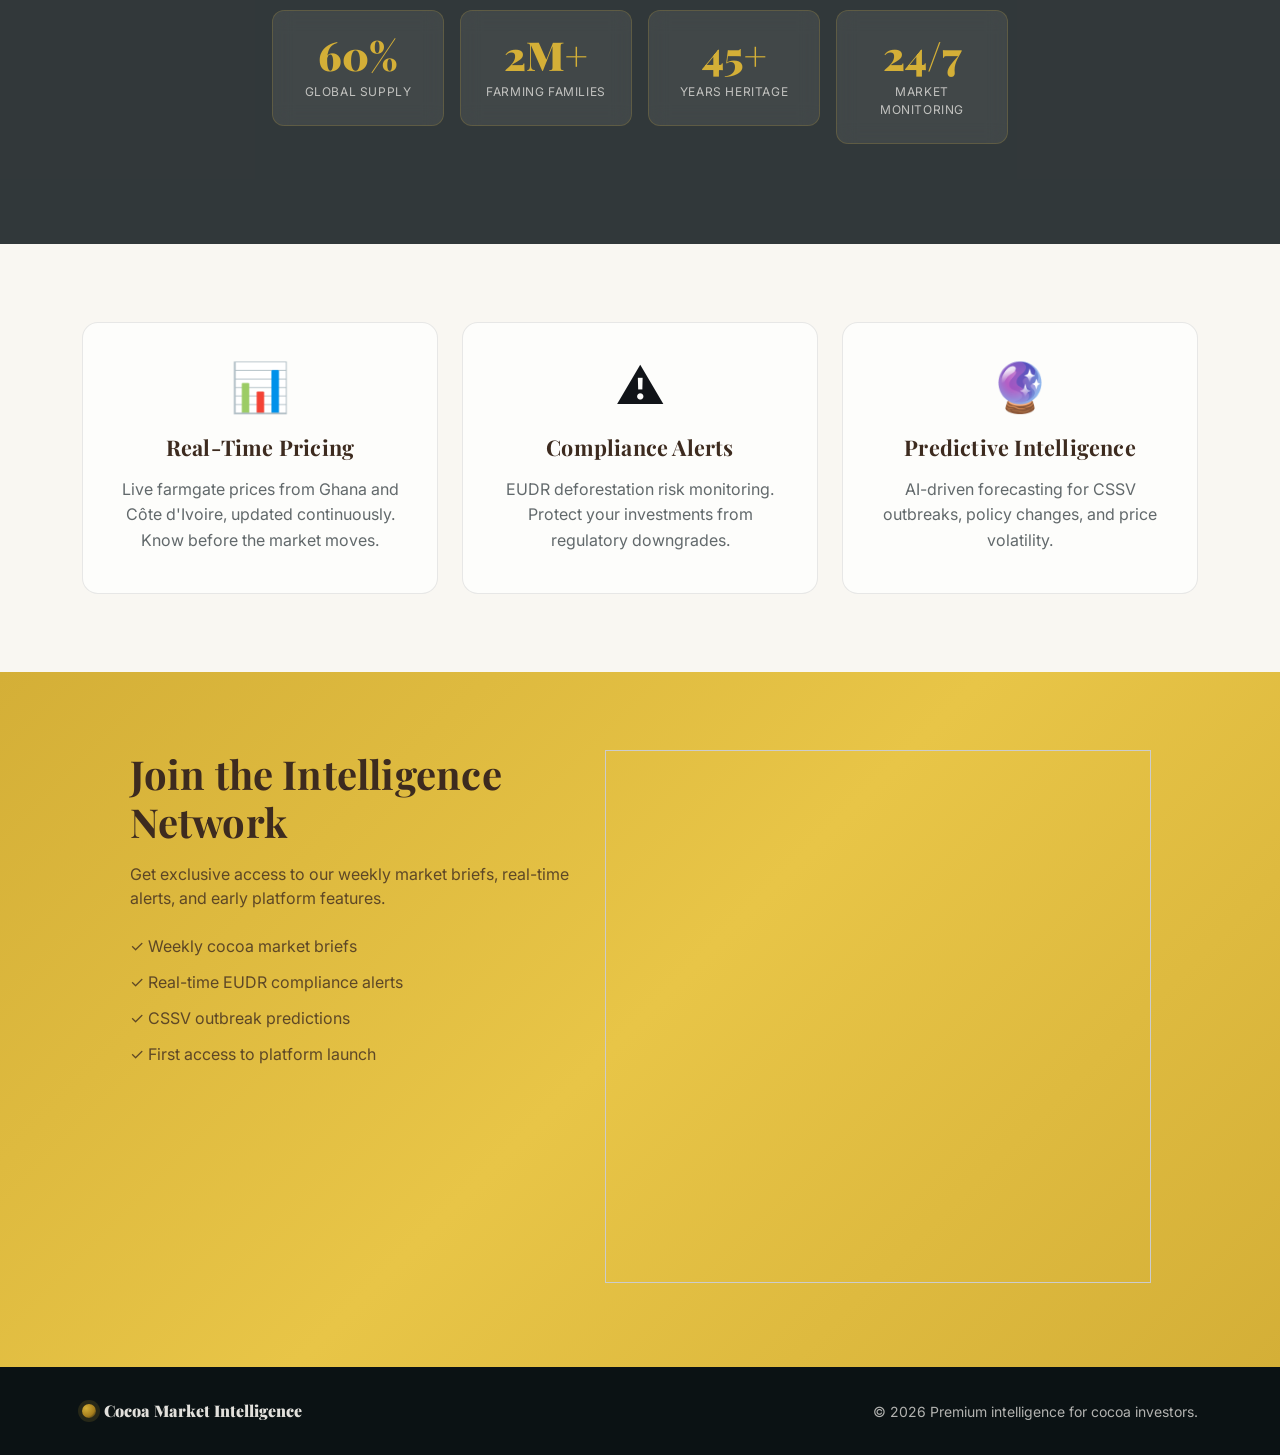
==== commit 1fb589f7: "cocoa kraye one pager complete" ====
--- a/index.html
+++ b/index.html
@@ -3,8 +3,7 @@
   <head>
     <meta charset="utf-8" />
     <meta name="viewport" content="width=device-width, initial-scale=1" />
-    <title>Cocoa Market Intelligence — Premium Intelligence for Cocoa Investors</title>
-
+    <title>Cocoa Krakye</title>
     <link rel="preconnect" href="https://fonts.googleapis.com" />
     <link rel="preconnect" href="https://fonts.gstatic.com" crossorigin />
     <link href="https://fonts.googleapis.com/css2?family=Playfair+Display:wght@600;700;900&family=Inter:wght@400;500;600;700&display=swap" rel="stylesheet" />
@@ -25,9 +24,18 @@
         <div class="row align-items-end min-vh-100 pb-5">
           <div class="col-12 col-lg-8">
             <div class="hero-badge mb-3">
+
+             
+
+
               <span class="live-dot"></span>
               Live Market Intelligence
             </div>
+            
+            <h1 class="hero-full-title">
+              Cocoa<br/>
+              <span class="text-gold">Krakye</span>
+            </h1>
             
             <h1 class="hero-full-title">
               Premium Intelligence<br/>
@@ -171,17 +179,9 @@
               </div>
             </div>
             <div class="col-12 col-lg-6">
-              <div class="join-form-card">
-                <iframe 
-                  class="airtable-embed" 
-                  src="https://airtable.com/embed/appoCkh1m3HrTKNaz/page2agjRiZ3cdDlN/form" 
-                  frameborder="0" 
-                  onmousewheel="" 
-                  width="100%" 
-                  height="480" 
-                  style="background: transparent; border: none;"
-                  title="Join Waitlist"
-                ></iframe>
+             <div class="airtable-embed-container mx-auto">
+               <iframe class="airtable-embed" src="https://airtable.com/embed/appoCkh1m3HrTKNaz/page2agjRiZ3cdDlN/form" frameborder="0" onmousewheel="" width="100%" height="533" style="background: transparent; border: 1px solid #ccc;"></iframe>
+             </div>
               </div>
             </div>
           </div>
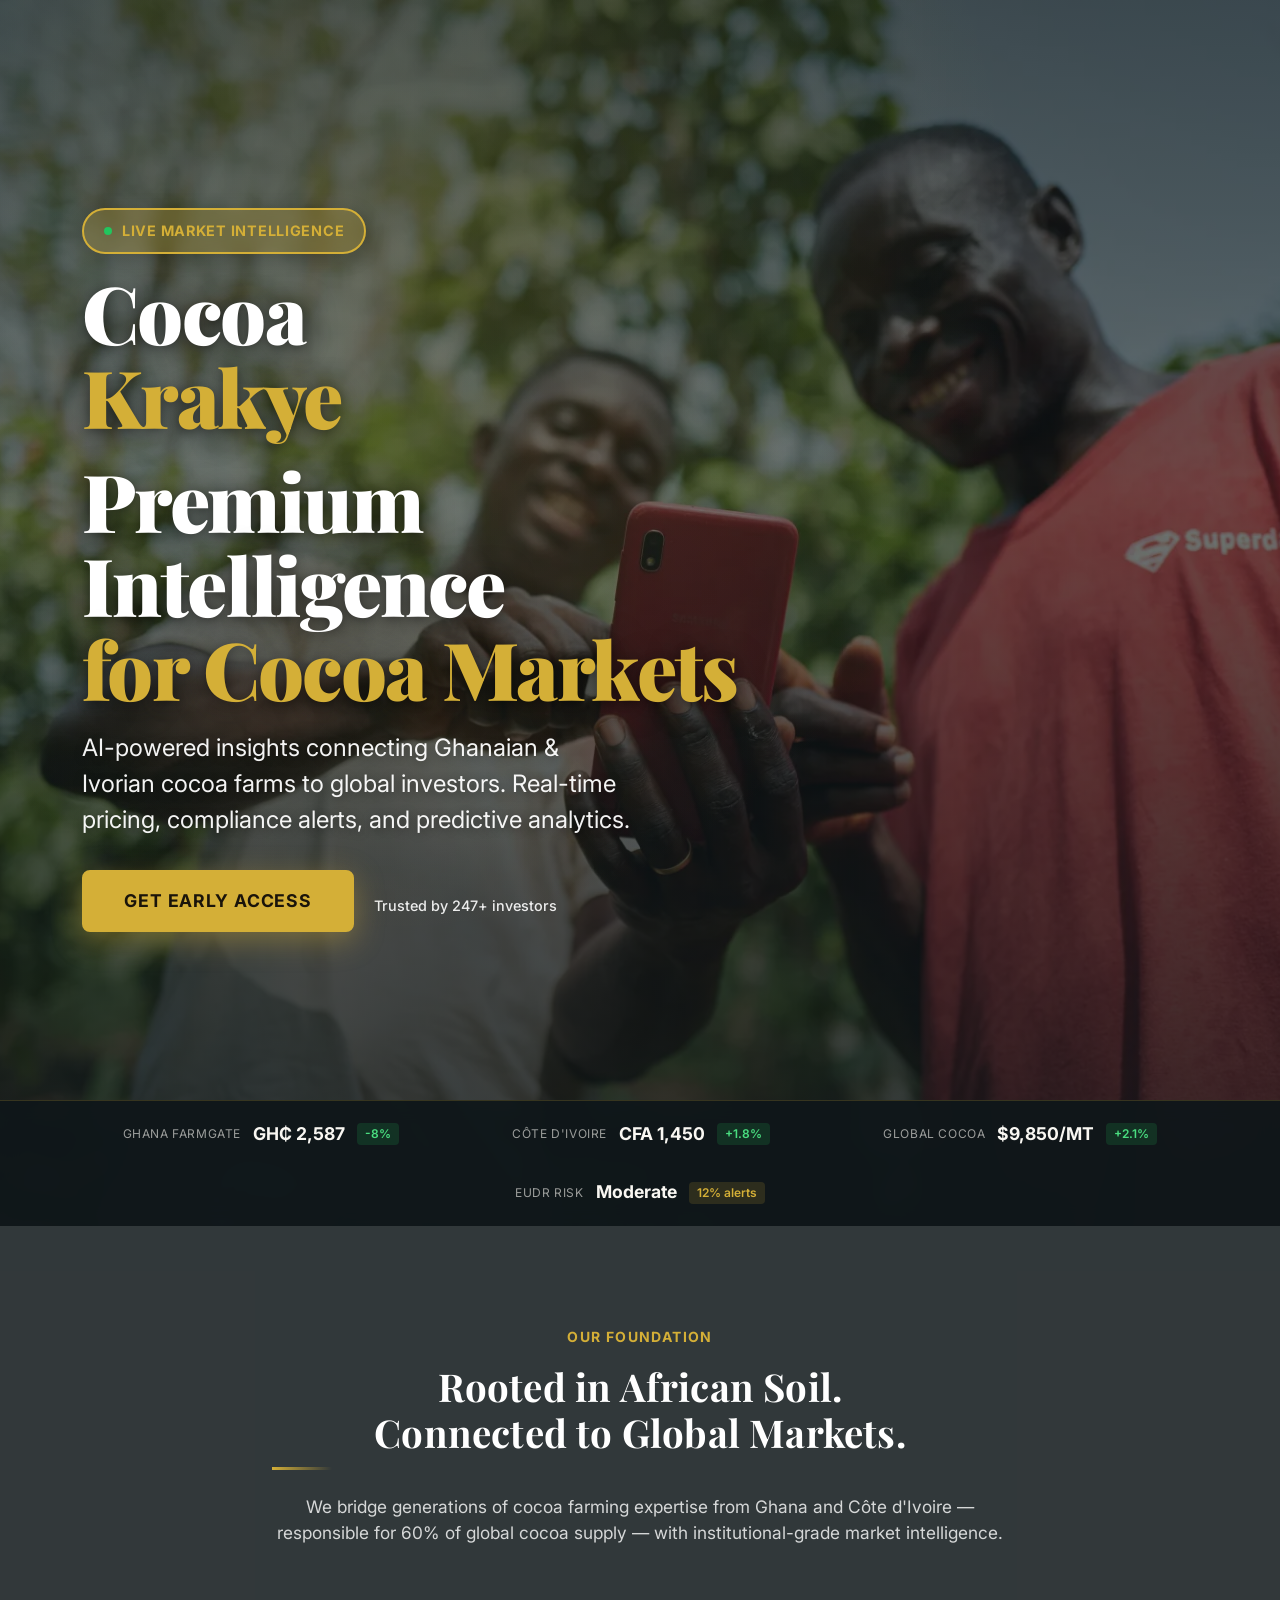
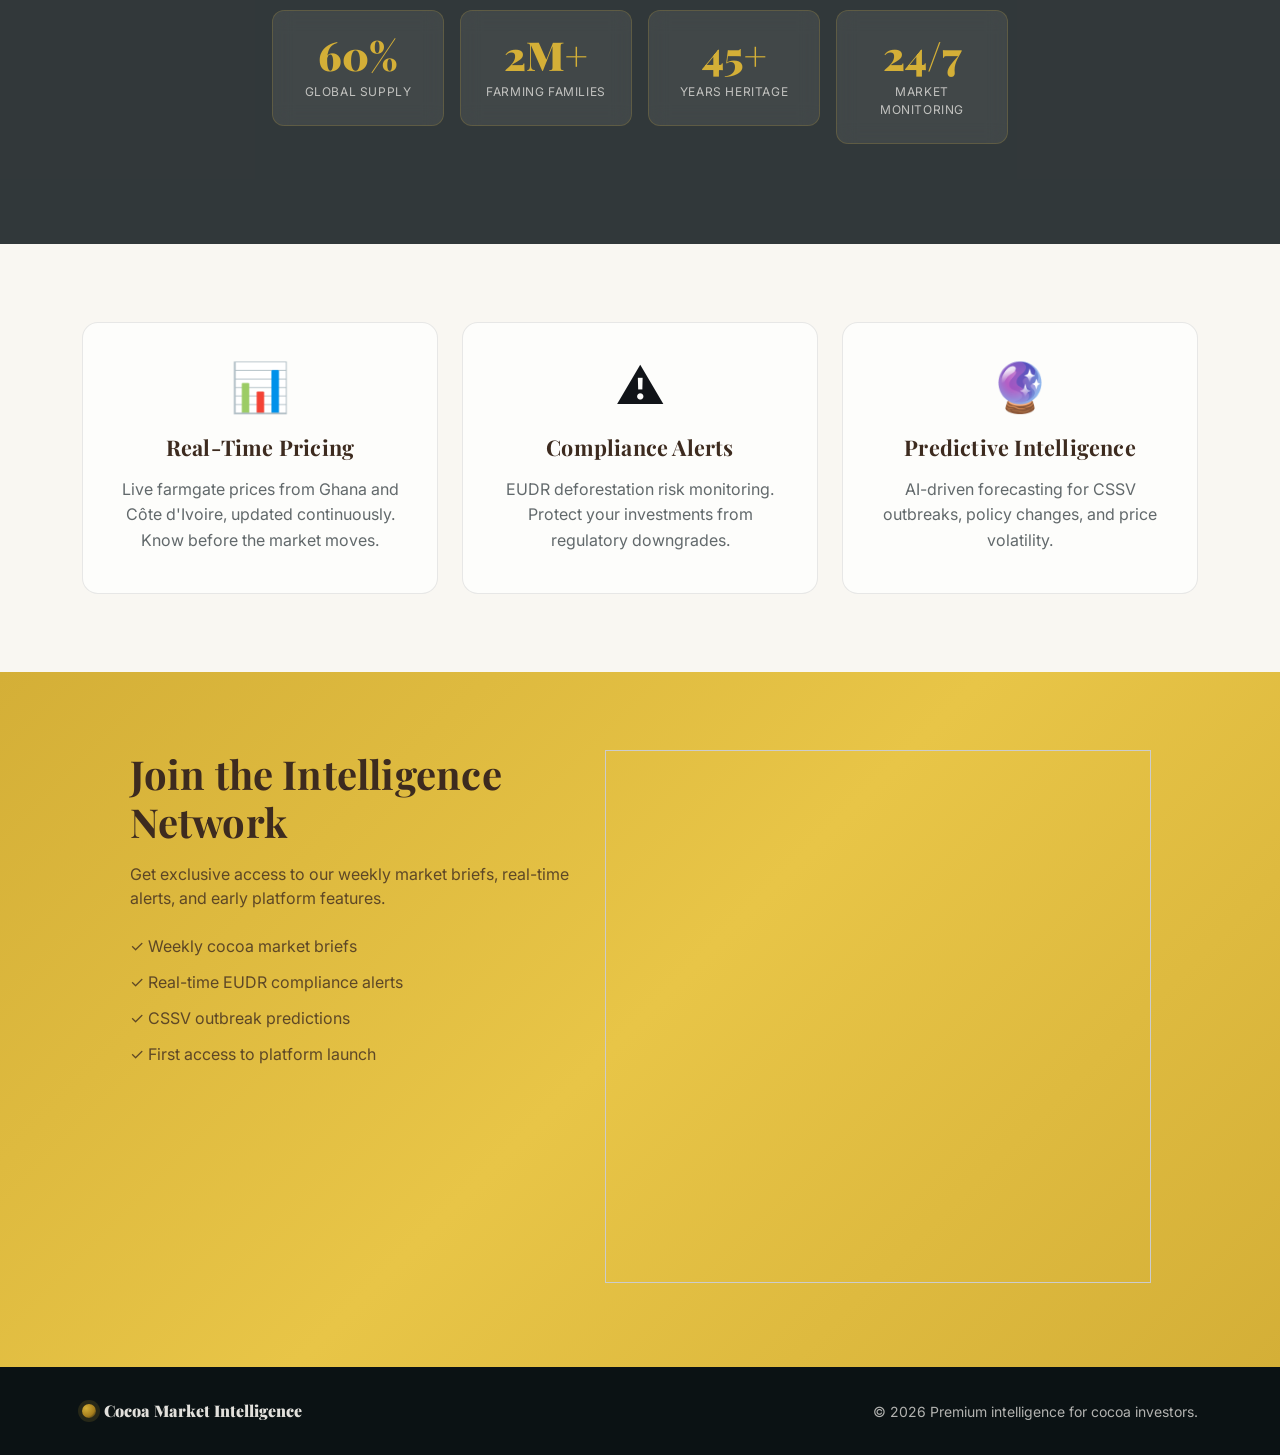
==== commit f5a9b140: "cocoa kraye one pager complete 100" ====
--- a/index.html
+++ b/index.html
@@ -63,8 +63,8 @@
           <div class="ticker-scroll">
             <div class="ticker-item">
               <span class="ticker-name">Ghana Farmgate</span>
-              <span class="ticker-price">GH₵ 32,800</span>
-              <span class="ticker-trend up">+2.4%</span>
+              <span class="ticker-price">GH₵ 2,587</span>
+              <span class="ticker-trend up">-8%</span>
             </div>
             <div class="ticker-item">
               <span class="ticker-name">Côte d'Ivoire</span>
